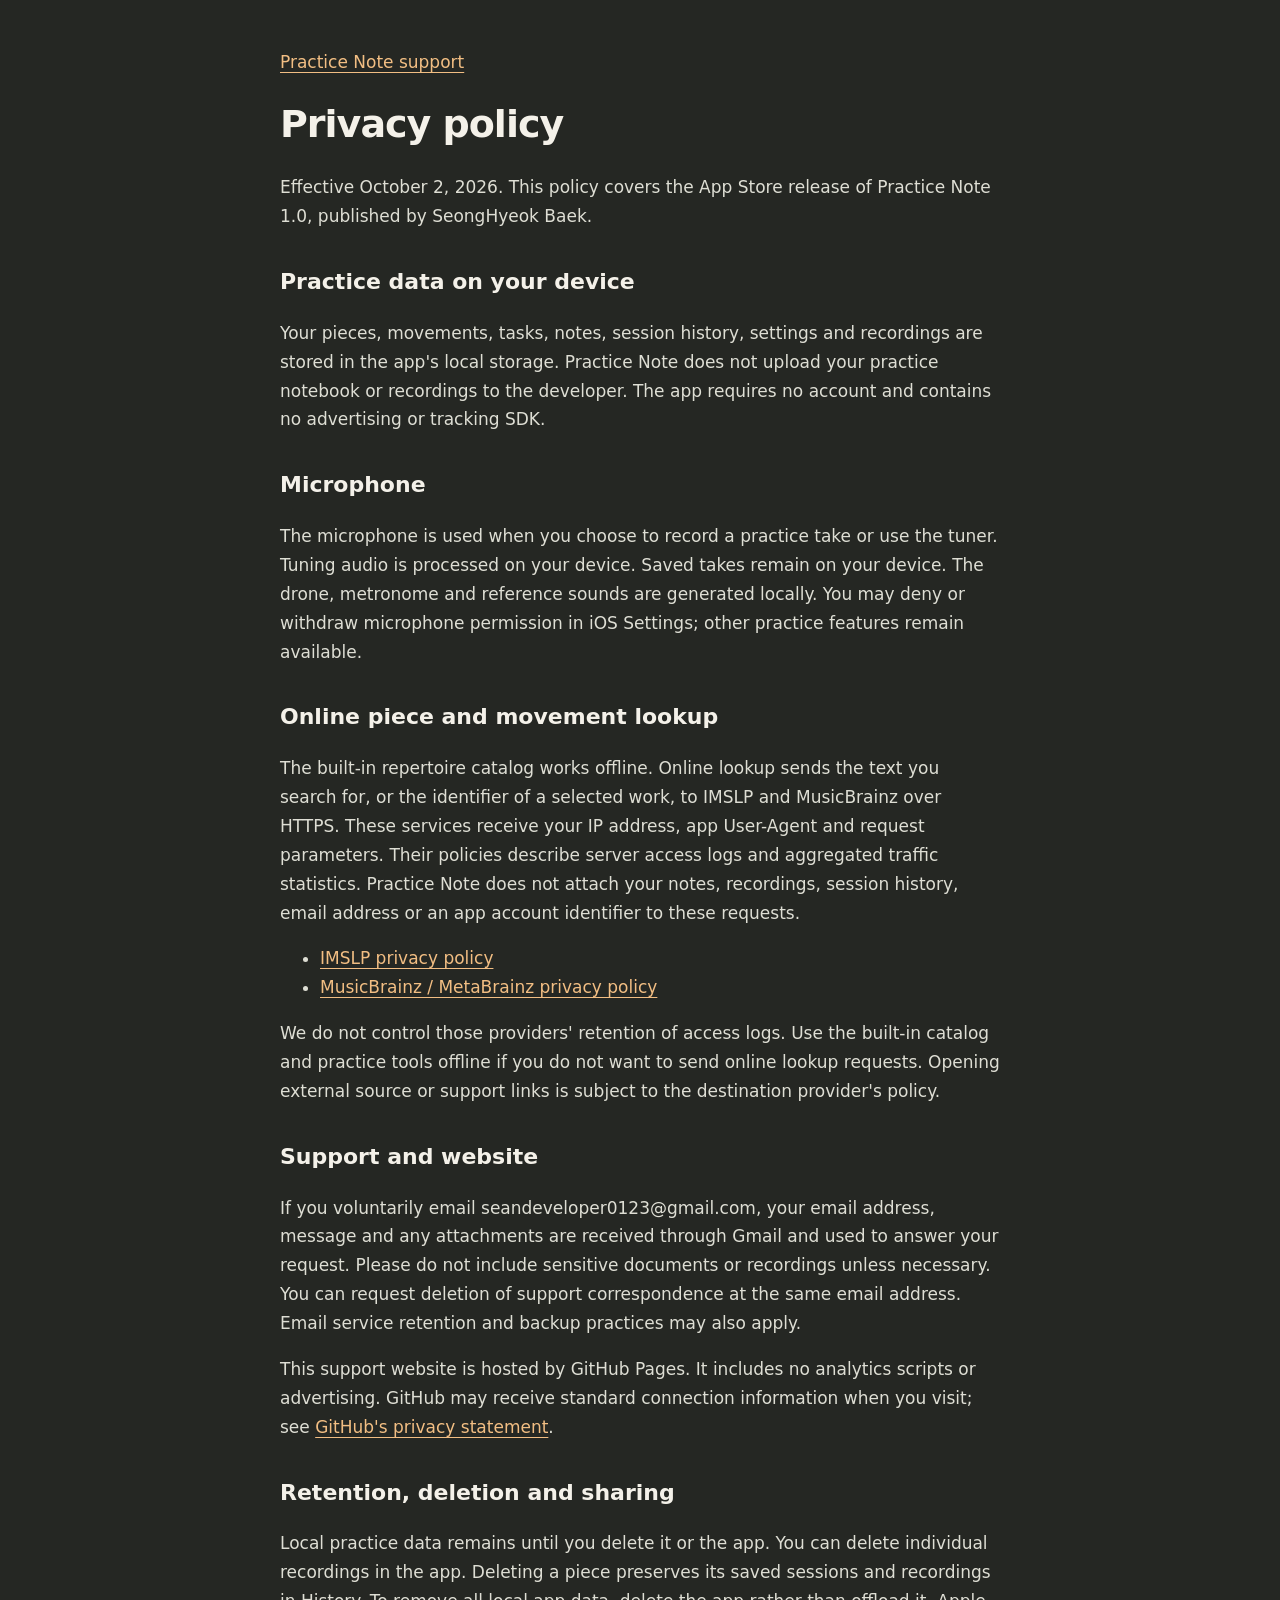
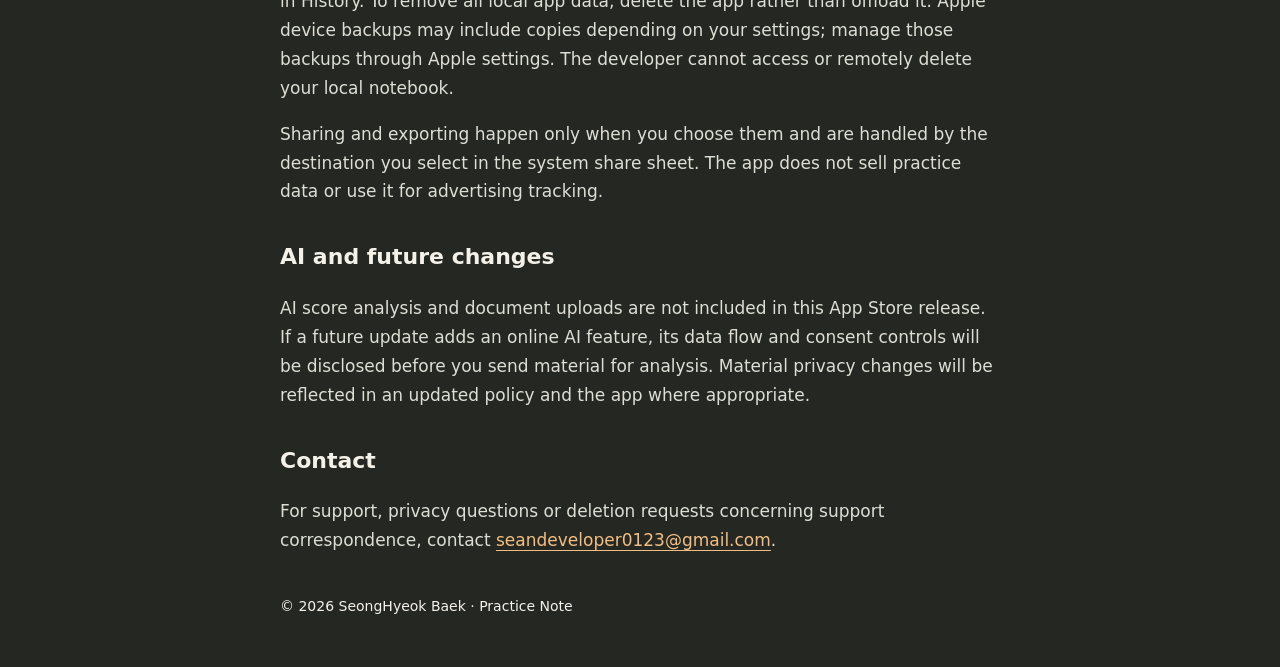
==== privacy.html @ 087d8af7 "Publish Practice Note support and privacy pages" ====
<!doctype html><html lang="en"><head><meta charset="utf-8"><meta name="viewport" content="width=device-width,initial-scale=1"><title>Practice Note · Privacy Policy</title><style>html{color-scheme:light dark}body{margin:0;background:#252723;color:#f4f1e9;font:17px/1.7 system-ui,-apple-system,sans-serif}main{max-width:720px;margin:48px auto;padding:0 24px}h1{font-size:38px;line-height:1.2;letter-spacing:-1px}h2{font-size:22px;margin-top:32px}p,li{color:#deded4}a{color:#f2be83;text-underline-offset:4px}footer{margin:40px 0;font-size:14px}</style></head><body><main><a href="./">Practice Note support</a><h1>Privacy policy</h1><p>Effective October 2, 2026. This policy covers the App Store release of Practice Note 1.0, published by SeongHyeok Baek.</p><h2>Practice data on your device</h2><p>Your pieces, movements, tasks, notes, session history, settings and recordings are stored in the app's local storage. Practice Note does not upload your practice notebook or recordings to the developer. The app requires no account and contains no advertising or tracking SDK.</p><h2>Microphone</h2><p>The microphone is used when you choose to record a practice take or use the tuner. Tuning audio is processed on your device. Saved takes remain on your device. The drone, metronome and reference sounds are generated locally. You may deny or withdraw microphone permission in iOS Settings; other practice features remain available.</p><h2>Online piece and movement lookup</h2><p>The built-in repertoire catalog works offline. Online lookup sends the text you search for, or the identifier of a selected work, to IMSLP and MusicBrainz over HTTPS. These services receive your IP address, app User-Agent and request parameters. Their policies describe server access logs and aggregated traffic statistics. Practice Note does not attach your notes, recordings, session history, email address or an app account identifier to these requests.</p><ul><li><a href="https://imslp.org/wiki/IMSLP:Privacy_policy">IMSLP privacy policy</a></li><li><a href="https://metabrainz.org/privacy">MusicBrainz / MetaBrainz privacy policy</a></li></ul><p>We do not control those providers' retention of access logs. Use the built-in catalog and practice tools offline if you do not want to send online lookup requests. Opening external source or support links is subject to the destination provider's policy.</p><h2>Support and website</h2><p>If you voluntarily email seandeveloper0123@gmail.com, your email address, message and any attachments are received through Gmail and used to answer your request. Please do not include sensitive documents or recordings unless necessary. You can request deletion of support correspondence at the same email address. Email service retention and backup practices may also apply.</p><p>This support website is hosted by GitHub Pages. It includes no analytics scripts or advertising. GitHub may receive standard connection information when you visit; see <a href="https://docs.github.com/en/site-policy/privacy-policies/github-privacy-statement">GitHub's privacy statement</a>.</p><h2>Retention, deletion and sharing</h2><p>Local practice data remains until you delete it or the app. You can delete individual recordings in the app. Deleting a piece preserves its saved sessions and recordings in History. To remove all local app data, delete the app rather than offload it. Apple device backups may include copies depending on your settings; manage those backups through Apple settings. The developer cannot access or remotely delete your local notebook.</p><p>Sharing and exporting happen only when you choose them and are handled by the destination you select in the system share sheet. The app does not sell practice data or use it for advertising tracking.</p><h2>AI and future changes</h2><p>AI score analysis and document uploads are not included in this App Store release. If a future update adds an online AI feature, its data flow and consent controls will be disclosed before you send material for analysis. Material privacy changes will be reflected in an updated policy and the app where appropriate.</p><h2>Contact</h2><p>For support, privacy questions or deletion requests concerning support correspondence, contact <a href="mailto:seandeveloper0123@gmail.com">seandeveloper0123@gmail.com</a>.</p><footer>© 2026 SeongHyeok Baek · Practice Note</footer></main></body></html>
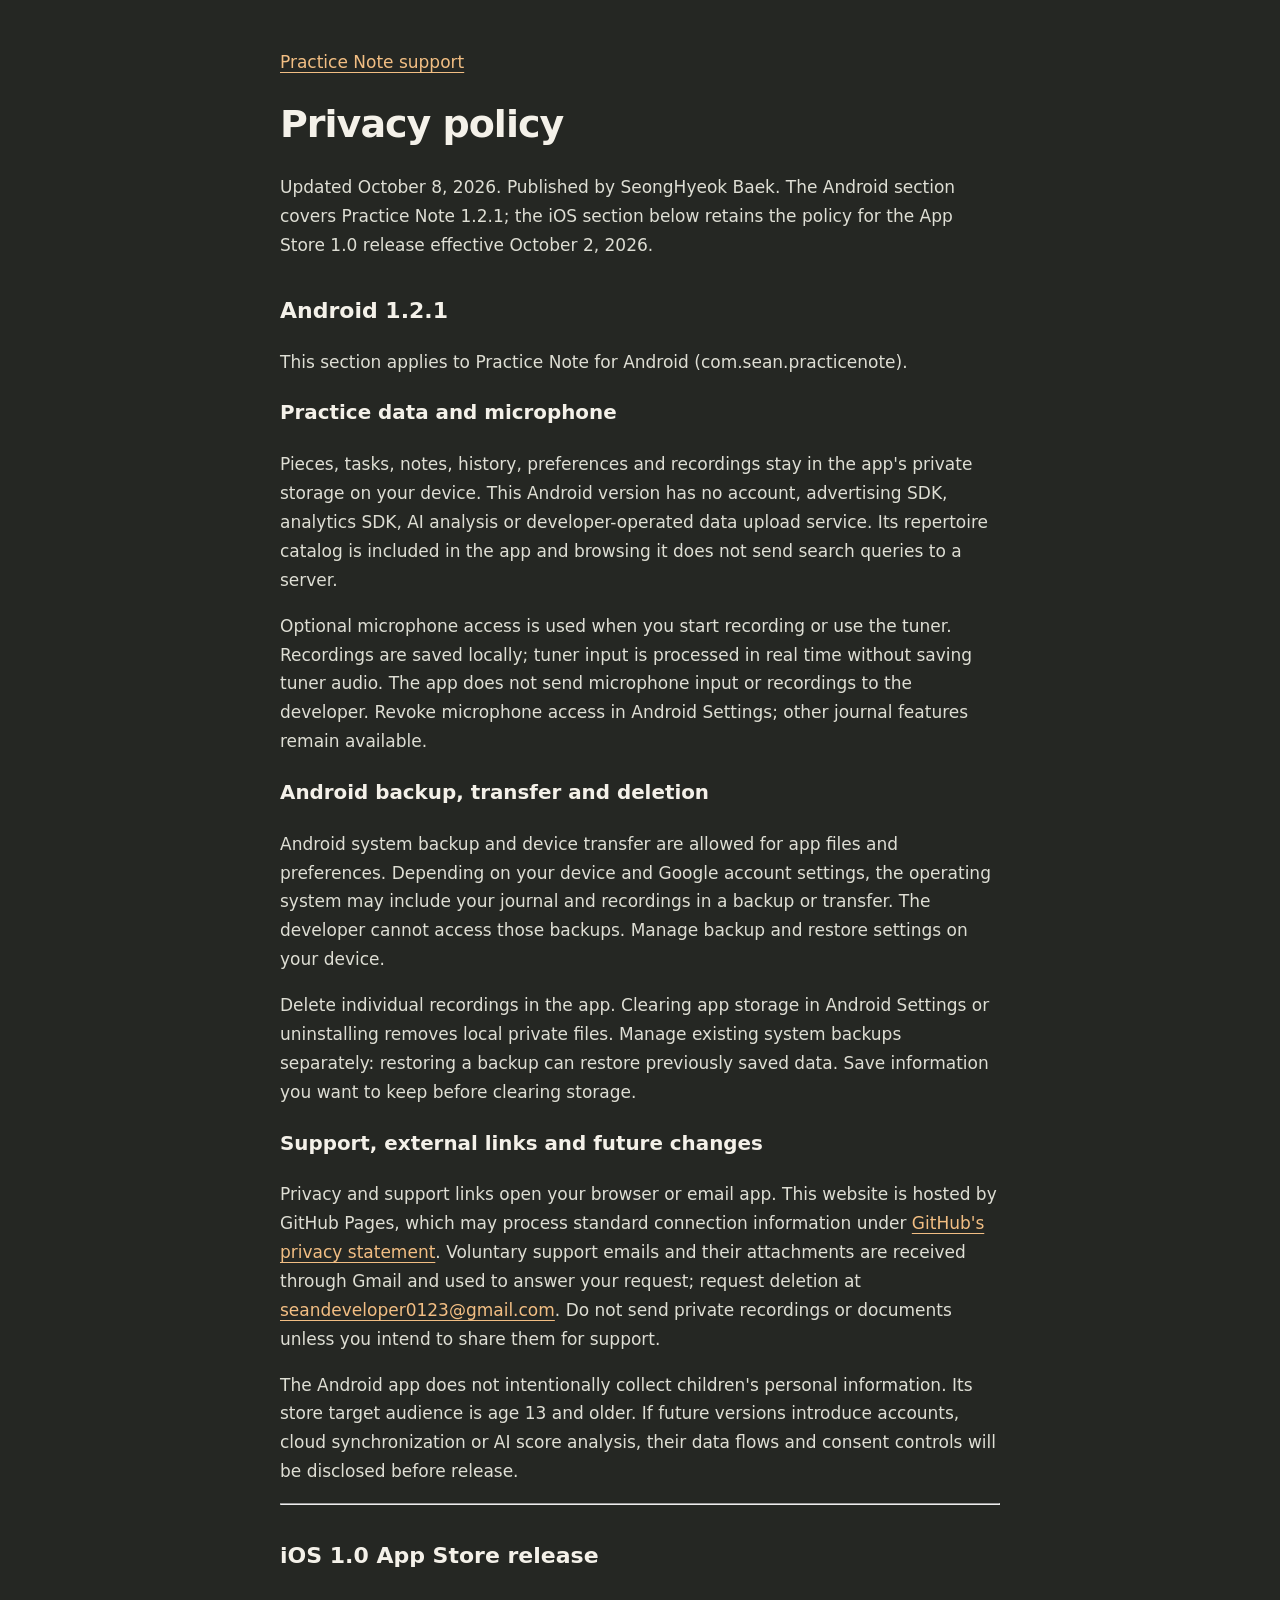
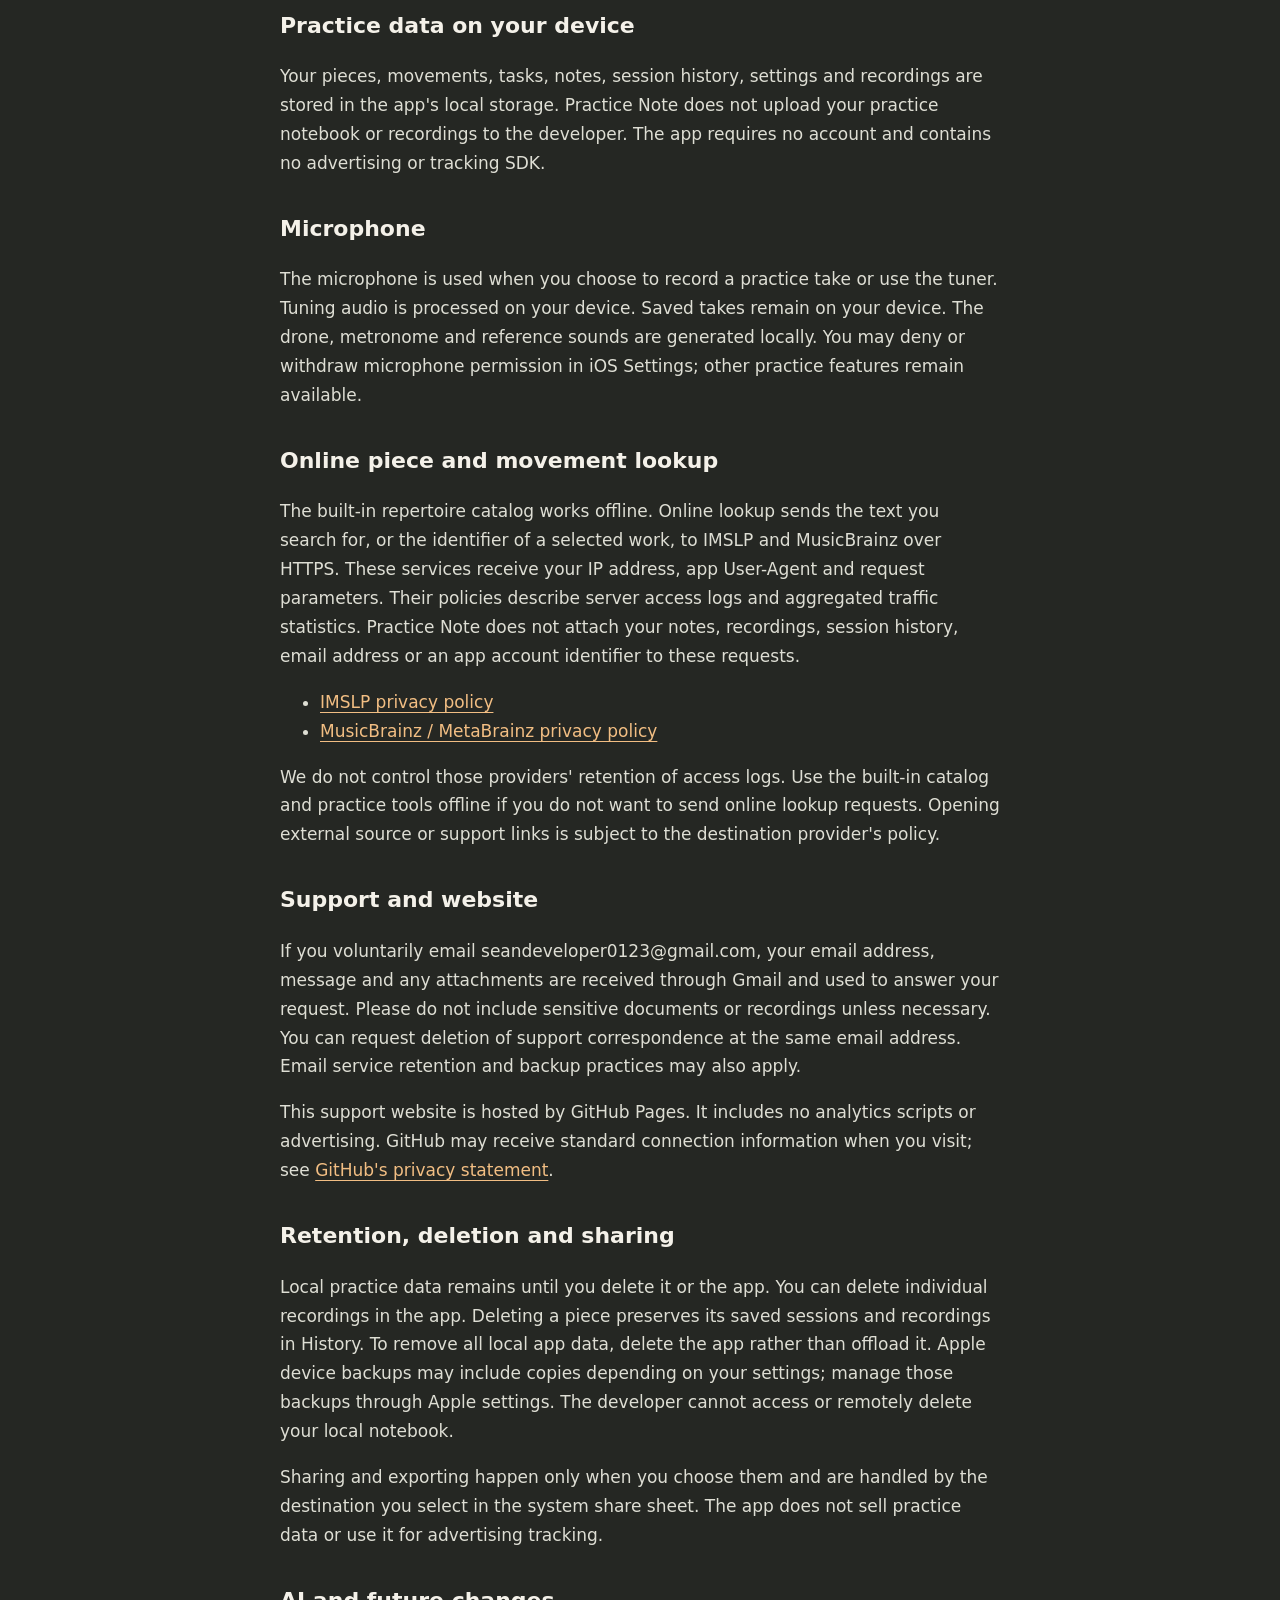
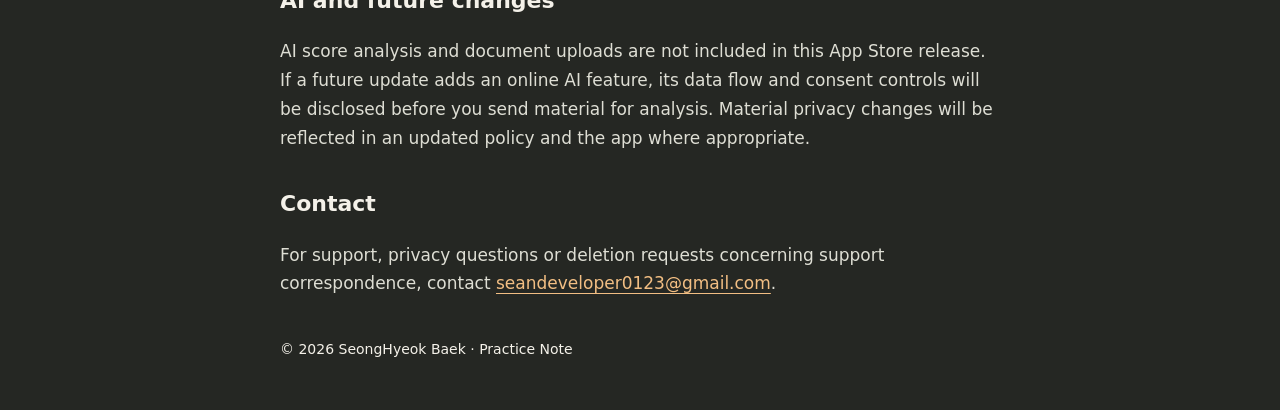
==== commit 61aa59da: "Document Android 1.2.1 privacy practices" ====
--- a/privacy.html
+++ b/privacy.html
@@ -1 +1 @@
-<!doctype html><html lang="en"><head><meta charset="utf-8"><meta name="viewport" content="width=device-width,initial-scale=1"><title>Practice Note · Privacy Policy</title><style>html{color-scheme:light dark}body{margin:0;background:#252723;color:#f4f1e9;font:17px/1.7 system-ui,-apple-system,sans-serif}main{max-width:720px;margin:48px auto;padding:0 24px}h1{font-size:38px;line-height:1.2;letter-spacing:-1px}h2{font-size:22px;margin-top:32px}p,li{color:#deded4}a{color:#f2be83;text-underline-offset:4px}footer{margin:40px 0;font-size:14px}</style></head><body><main><a href="./">Practice Note support</a><h1>Privacy policy</h1><p>Effective October 2, 2026. This policy covers the App Store release of Practice Note 1.0, published by SeongHyeok Baek.</p><h2>Practice data on your device</h2><p>Your pieces, movements, tasks, notes, session history, settings and recordings are stored in the app's local storage. Practice Note does not upload your practice notebook or recordings to the developer. The app requires no account and contains no advertising or tracking SDK.</p><h2>Microphone</h2><p>The microphone is used when you choose to record a practice take or use the tuner. Tuning audio is processed on your device. Saved takes remain on your device. The drone, metronome and reference sounds are generated locally. You may deny or withdraw microphone permission in iOS Settings; other practice features remain available.</p><h2>Online piece and movement lookup</h2><p>The built-in repertoire catalog works offline. Online lookup sends the text you search for, or the identifier of a selected work, to IMSLP and MusicBrainz over HTTPS. These services receive your IP address, app User-Agent and request parameters. Their policies describe server access logs and aggregated traffic statistics. Practice Note does not attach your notes, recordings, session history, email address or an app account identifier to these requests.</p><ul><li><a href="https://imslp.org/wiki/IMSLP:Privacy_policy">IMSLP privacy policy</a></li><li><a href="https://metabrainz.org/privacy">MusicBrainz / MetaBrainz privacy policy</a></li></ul><p>We do not control those providers' retention of access logs. Use the built-in catalog and practice tools offline if you do not want to send online lookup requests. Opening external source or support links is subject to the destination provider's policy.</p><h2>Support and website</h2><p>If you voluntarily email seandeveloper0123@gmail.com, your email address, message and any attachments are received through Gmail and used to answer your request. Please do not include sensitive documents or recordings unless necessary. You can request deletion of support correspondence at the same email address. Email service retention and backup practices may also apply.</p><p>This support website is hosted by GitHub Pages. It includes no analytics scripts or advertising. GitHub may receive standard connection information when you visit; see <a href="https://docs.github.com/en/site-policy/privacy-policies/github-privacy-statement">GitHub's privacy statement</a>.</p><h2>Retention, deletion and sharing</h2><p>Local practice data remains until you delete it or the app. You can delete individual recordings in the app. Deleting a piece preserves its saved sessions and recordings in History. To remove all local app data, delete the app rather than offload it. Apple device backups may include copies depending on your settings; manage those backups through Apple settings. The developer cannot access or remotely delete your local notebook.</p><p>Sharing and exporting happen only when you choose them and are handled by the destination you select in the system share sheet. The app does not sell practice data or use it for advertising tracking.</p><h2>AI and future changes</h2><p>AI score analysis and document uploads are not included in this App Store release. If a future update adds an online AI feature, its data flow and consent controls will be disclosed before you send material for analysis. Material privacy changes will be reflected in an updated policy and the app where appropriate.</p><h2>Contact</h2><p>For support, privacy questions or deletion requests concerning support correspondence, contact <a href="mailto:seandeveloper0123@gmail.com">seandeveloper0123@gmail.com</a>.</p><footer>© 2026 SeongHyeok Baek · Practice Note</footer></main></body></html>
+<!doctype html><html lang="en"><head><meta charset="utf-8"><meta name="viewport" content="width=device-width,initial-scale=1"><title>Practice Note · Privacy Policy</title><style>html{color-scheme:light dark}body{margin:0;background:#252723;color:#f4f1e9;font:17px/1.7 system-ui,-apple-system,sans-serif}main{max-width:720px;margin:48px auto;padding:0 24px}h1{font-size:38px;line-height:1.2;letter-spacing:-1px}h2{font-size:22px;margin-top:32px}p,li{color:#deded4}a{color:#f2be83;text-underline-offset:4px}footer{margin:40px 0;font-size:14px}</style></head><body><main><a href="./">Practice Note support</a><h1>Privacy policy</h1><p>Updated October 8, 2026. Published by SeongHyeok Baek. The Android section covers Practice Note 1.2.1; the iOS section below retains the policy for the App Store 1.0 release effective October 2, 2026.</p><section id="android"><h2>Android 1.2.1</h2><p>This section applies to Practice Note for Android (com.sean.practicenote).</p><h3>Practice data and microphone</h3><p>Pieces, tasks, notes, history, preferences and recordings stay in the app's private storage on your device. This Android version has no account, advertising SDK, analytics SDK, AI analysis or developer-operated data upload service. Its repertoire catalog is included in the app and browsing it does not send search queries to a server.</p><p>Optional microphone access is used when you start recording or use the tuner. Recordings are saved locally; tuner input is processed in real time without saving tuner audio. The app does not send microphone input or recordings to the developer. Revoke microphone access in Android Settings; other journal features remain available.</p><h3>Android backup, transfer and deletion</h3><p>Android system backup and device transfer are allowed for app files and preferences. Depending on your device and Google account settings, the operating system may include your journal and recordings in a backup or transfer. The developer cannot access those backups. Manage backup and restore settings on your device.</p><p>Delete individual recordings in the app. Clearing app storage in Android Settings or uninstalling removes local private files. Manage existing system backups separately: restoring a backup can restore previously saved data. Save information you want to keep before clearing storage.</p><h3>Support, external links and future changes</h3><p>Privacy and support links open your browser or email app. This website is hosted by GitHub Pages, which may process standard connection information under <a href="https://docs.github.com/en/site-policy/privacy-policies/github-privacy-statement">GitHub's privacy statement</a>. Voluntary support emails and their attachments are received through Gmail and used to answer your request; request deletion at <a href="mailto:seandeveloper0123@gmail.com">seandeveloper0123@gmail.com</a>. Do not send private recordings or documents unless you intend to share them for support.</p><p>The Android app does not intentionally collect children's personal information. Its store target audience is age 13 and older. If future versions introduce accounts, cloud synchronization or AI score analysis, their data flows and consent controls will be disclosed before release.</p></section><hr><section id="ios"><h2>iOS 1.0 App Store release</h2><h2>Practice data on your device</h2><p>Your pieces, movements, tasks, notes, session history, settings and recordings are stored in the app's local storage. Practice Note does not upload your practice notebook or recordings to the developer. The app requires no account and contains no advertising or tracking SDK.</p><h2>Microphone</h2><p>The microphone is used when you choose to record a practice take or use the tuner. Tuning audio is processed on your device. Saved takes remain on your device. The drone, metronome and reference sounds are generated locally. You may deny or withdraw microphone permission in iOS Settings; other practice features remain available.</p><h2>Online piece and movement lookup</h2><p>The built-in repertoire catalog works offline. Online lookup sends the text you search for, or the identifier of a selected work, to IMSLP and MusicBrainz over HTTPS. These services receive your IP address, app User-Agent and request parameters. Their policies describe server access logs and aggregated traffic statistics. Practice Note does not attach your notes, recordings, session history, email address or an app account identifier to these requests.</p><ul><li><a href="https://imslp.org/wiki/IMSLP:Privacy_policy">IMSLP privacy policy</a></li><li><a href="https://metabrainz.org/privacy">MusicBrainz / MetaBrainz privacy policy</a></li></ul><p>We do not control those providers' retention of access logs. Use the built-in catalog and practice tools offline if you do not want to send online lookup requests. Opening external source or support links is subject to the destination provider's policy.</p><h2>Support and website</h2><p>If you voluntarily email seandeveloper0123@gmail.com, your email address, message and any attachments are received through Gmail and used to answer your request. Please do not include sensitive documents or recordings unless necessary. You can request deletion of support correspondence at the same email address. Email service retention and backup practices may also apply.</p><p>This support website is hosted by GitHub Pages. It includes no analytics scripts or advertising. GitHub may receive standard connection information when you visit; see <a href="https://docs.github.com/en/site-policy/privacy-policies/github-privacy-statement">GitHub's privacy statement</a>.</p><h2>Retention, deletion and sharing</h2><p>Local practice data remains until you delete it or the app. You can delete individual recordings in the app. Deleting a piece preserves its saved sessions and recordings in History. To remove all local app data, delete the app rather than offload it. Apple device backups may include copies depending on your settings; manage those backups through Apple settings. The developer cannot access or remotely delete your local notebook.</p><p>Sharing and exporting happen only when you choose them and are handled by the destination you select in the system share sheet. The app does not sell practice data or use it for advertising tracking.</p><h2>AI and future changes</h2><p>AI score analysis and document uploads are not included in this App Store release. If a future update adds an online AI feature, its data flow and consent controls will be disclosed before you send material for analysis. Material privacy changes will be reflected in an updated policy and the app where appropriate.</p><h2>Contact</h2><p>For support, privacy questions or deletion requests concerning support correspondence, contact <a href="mailto:seandeveloper0123@gmail.com">seandeveloper0123@gmail.com</a>.</p></section><footer>© 2026 SeongHyeok Baek · Practice Note</footer></main></body></html>
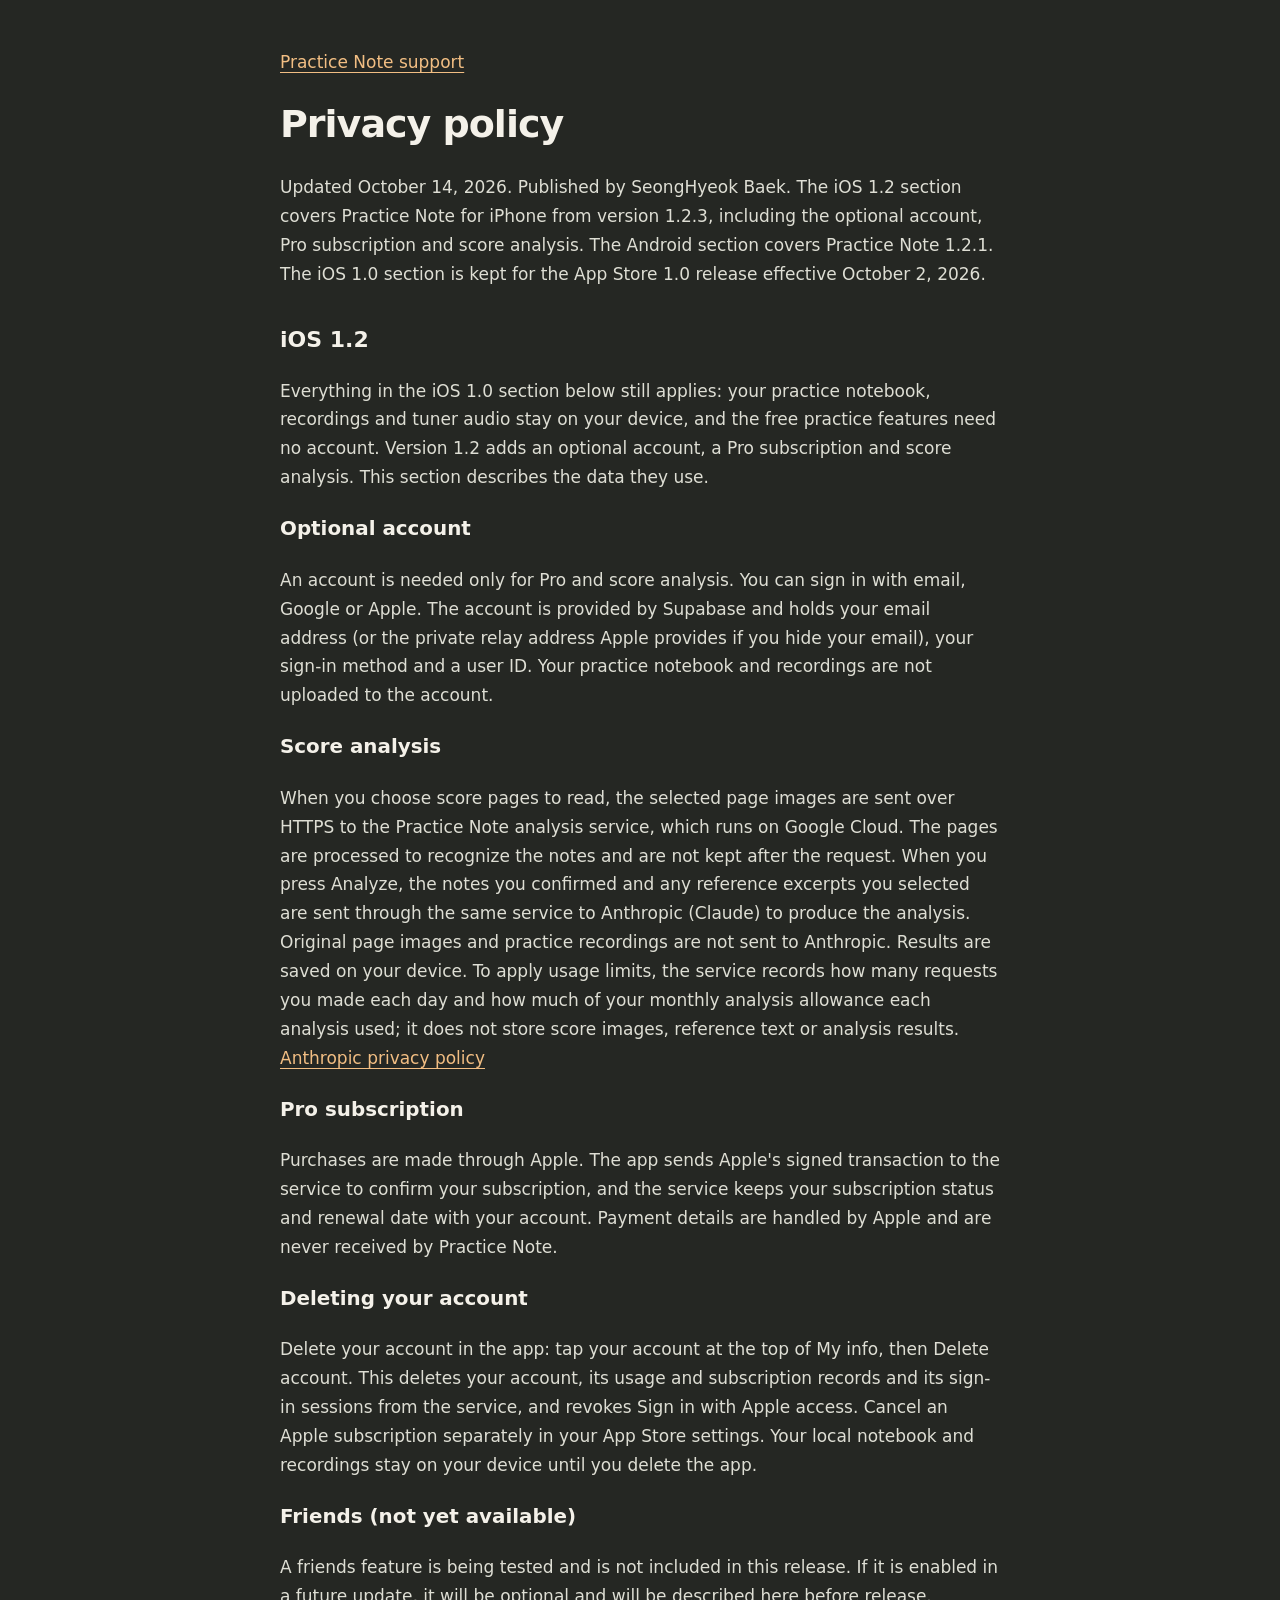
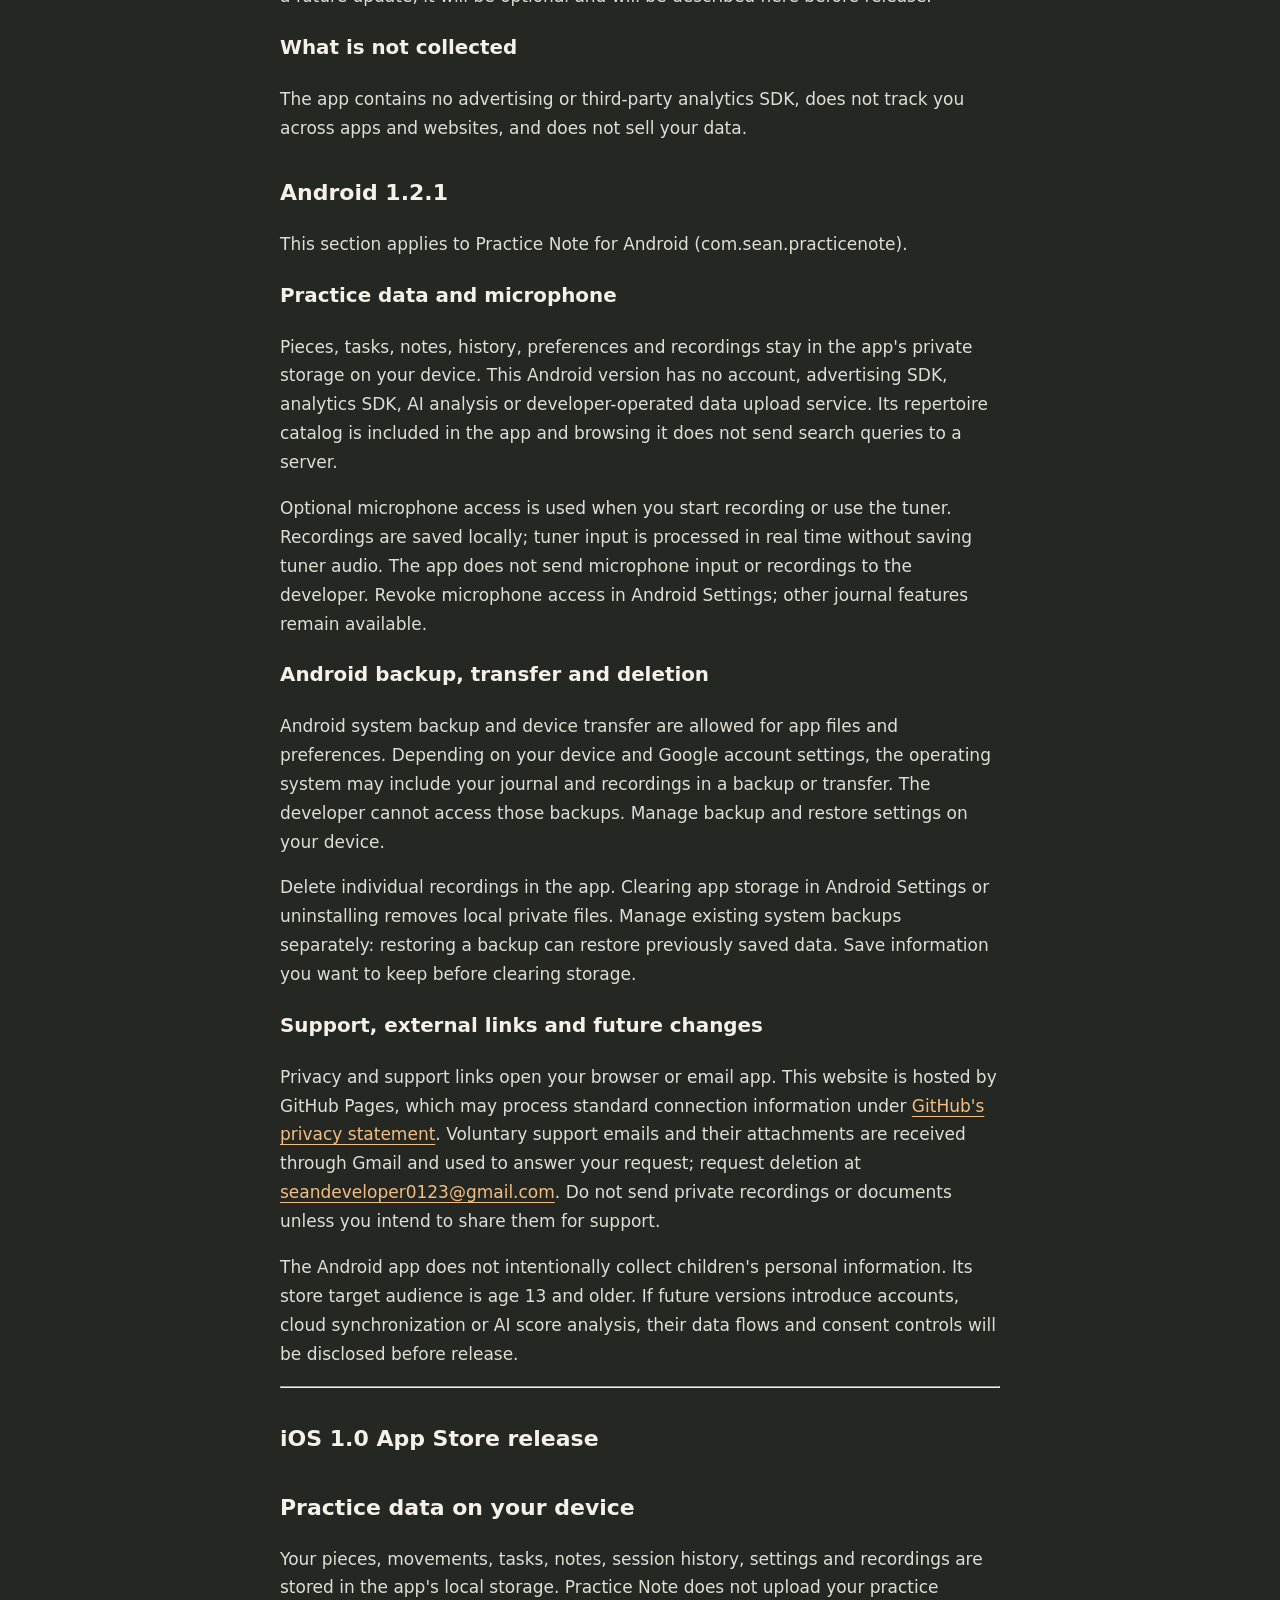
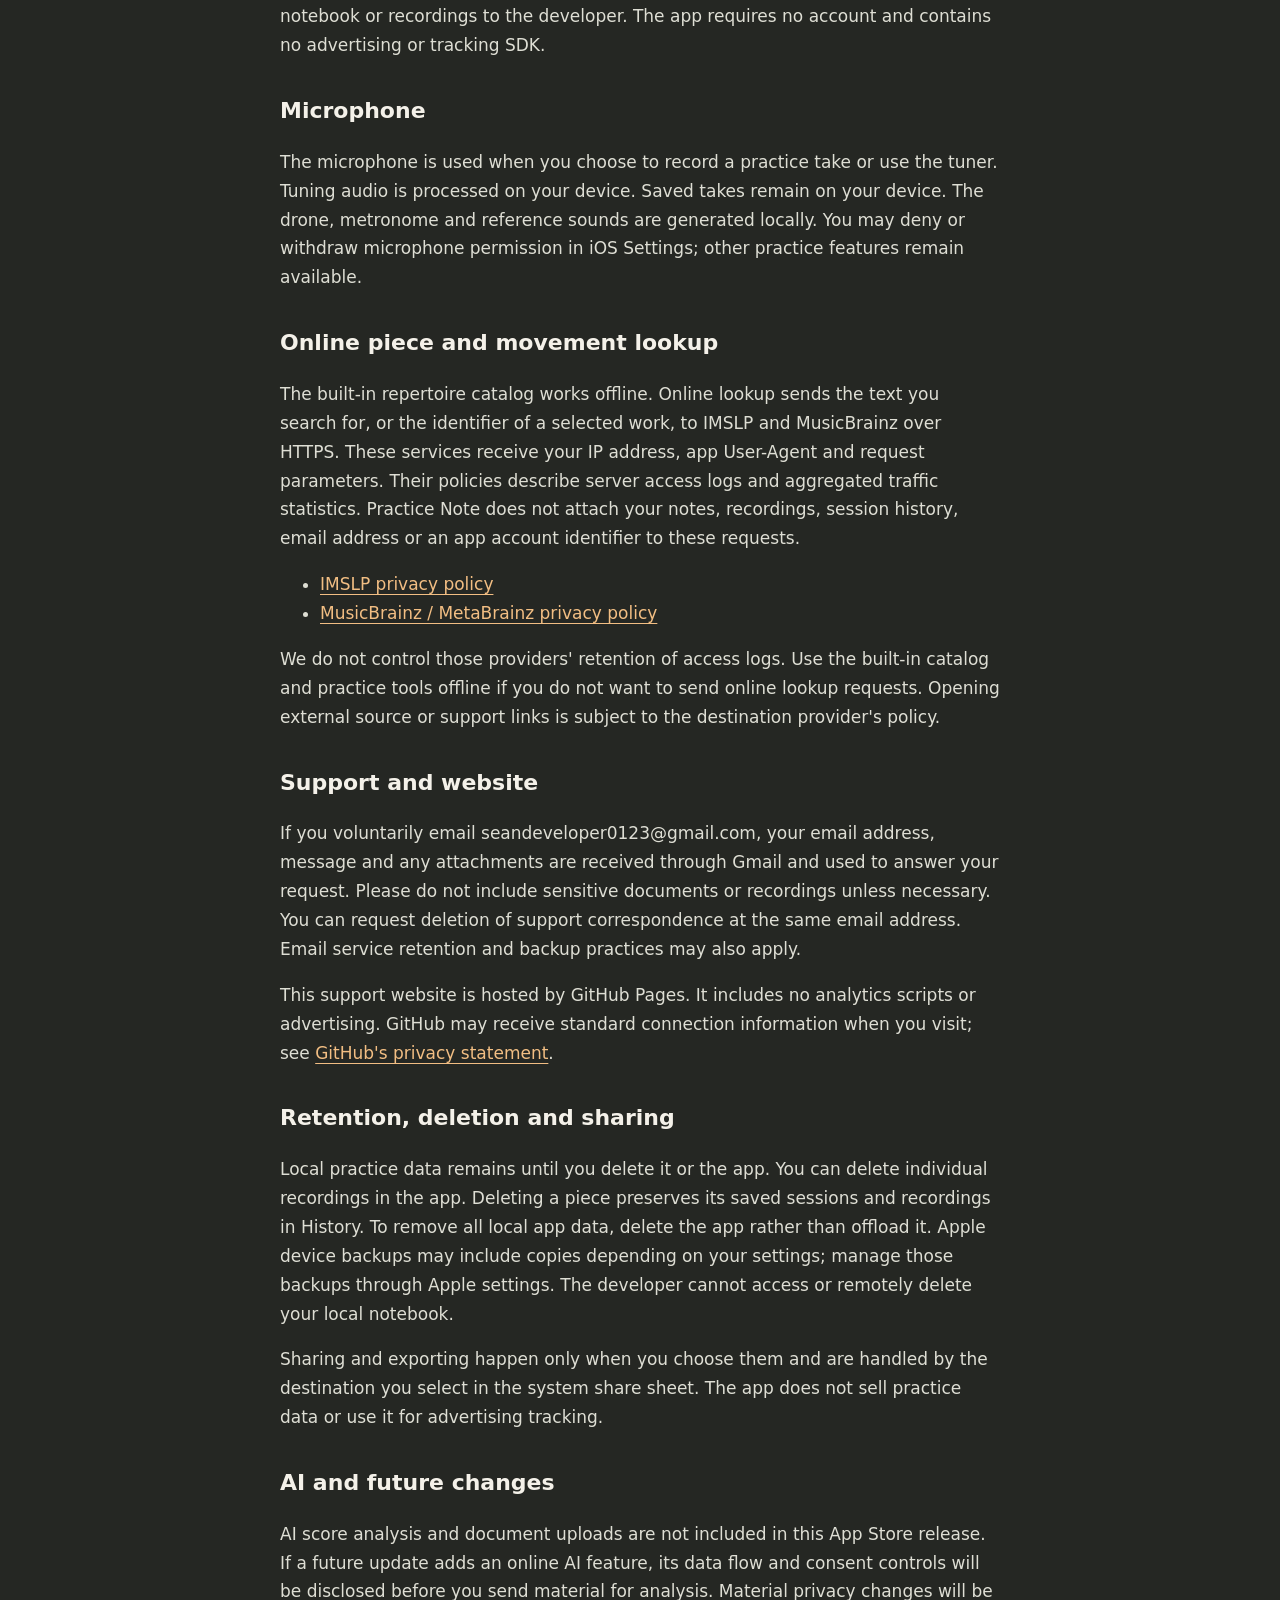
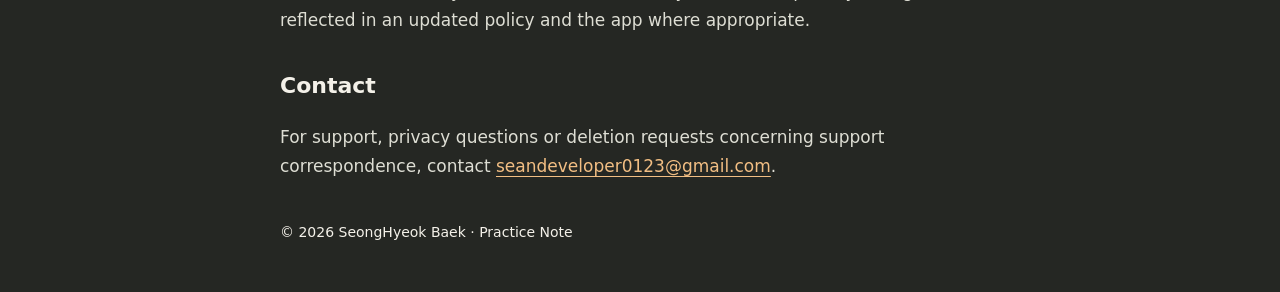
==== commit cd2752d7: "Privacy policy: add iOS 1.2 account, score analysis and Pro section Co-Authored-By: Claude Opus 5.5 " ====
--- a/privacy.html
+++ b/privacy.html
@@ -1 +1,7 @@
-<!doctype html><html lang="en"><head><meta charset="utf-8"><meta name="viewport" content="width=device-width,initial-scale=1"><title>Practice Note · Privacy Policy</title><style>html{color-scheme:light dark}body{margin:0;background:#252723;color:#f4f1e9;font:17px/1.7 system-ui,-apple-system,sans-serif}main{max-width:720px;margin:48px auto;padding:0 24px}h1{font-size:38px;line-height:1.2;letter-spacing:-1px}h2{font-size:22px;margin-top:32px}p,li{color:#deded4}a{color:#f2be83;text-underline-offset:4px}footer{margin:40px 0;font-size:14px}</style></head><body><main><a href="./">Practice Note support</a><h1>Privacy policy</h1><p>Updated October 8, 2026. Published by SeongHyeok Baek. The Android section covers Practice Note 1.2.1; the iOS section below retains the policy for the App Store 1.0 release effective October 2, 2026.</p><section id="android"><h2>Android 1.2.1</h2><p>This section applies to Practice Note for Android (com.sean.practicenote).</p><h3>Practice data and microphone</h3><p>Pieces, tasks, notes, history, preferences and recordings stay in the app's private storage on your device. This Android version has no account, advertising SDK, analytics SDK, AI analysis or developer-operated data upload service. Its repertoire catalog is included in the app and browsing it does not send search queries to a server.</p><p>Optional microphone access is used when you start recording or use the tuner. Recordings are saved locally; tuner input is processed in real time without saving tuner audio. The app does not send microphone input or recordings to the developer. Revoke microphone access in Android Settings; other journal features remain available.</p><h3>Android backup, transfer and deletion</h3><p>Android system backup and device transfer are allowed for app files and preferences. Depending on your device and Google account settings, the operating system may include your journal and recordings in a backup or transfer. The developer cannot access those backups. Manage backup and restore settings on your device.</p><p>Delete individual recordings in the app. Clearing app storage in Android Settings or uninstalling removes local private files. Manage existing system backups separately: restoring a backup can restore previously saved data. Save information you want to keep before clearing storage.</p><h3>Support, external links and future changes</h3><p>Privacy and support links open your browser or email app. This website is hosted by GitHub Pages, which may process standard connection information under <a href="https://docs.github.com/en/site-policy/privacy-policies/github-privacy-statement">GitHub's privacy statement</a>. Voluntary support emails and their attachments are received through Gmail and used to answer your request; request deletion at <a href="mailto:seandeveloper0123@gmail.com">seandeveloper0123@gmail.com</a>. Do not send private recordings or documents unless you intend to share them for support.</p><p>The Android app does not intentionally collect children's personal information. Its store target audience is age 13 and older. If future versions introduce accounts, cloud synchronization or AI score analysis, their data flows and consent controls will be disclosed before release.</p></section><hr><section id="ios"><h2>iOS 1.0 App Store release</h2><h2>Practice data on your device</h2><p>Your pieces, movements, tasks, notes, session history, settings and recordings are stored in the app's local storage. Practice Note does not upload your practice notebook or recordings to the developer. The app requires no account and contains no advertising or tracking SDK.</p><h2>Microphone</h2><p>The microphone is used when you choose to record a practice take or use the tuner. Tuning audio is processed on your device. Saved takes remain on your device. The drone, metronome and reference sounds are generated locally. You may deny or withdraw microphone permission in iOS Settings; other practice features remain available.</p><h2>Online piece and movement lookup</h2><p>The built-in repertoire catalog works offline. Online lookup sends the text you search for, or the identifier of a selected work, to IMSLP and MusicBrainz over HTTPS. These services receive your IP address, app User-Agent and request parameters. Their policies describe server access logs and aggregated traffic statistics. Practice Note does not attach your notes, recordings, session history, email address or an app account identifier to these requests.</p><ul><li><a href="https://imslp.org/wiki/IMSLP:Privacy_policy">IMSLP privacy policy</a></li><li><a href="https://metabrainz.org/privacy">MusicBrainz / MetaBrainz privacy policy</a></li></ul><p>We do not control those providers' retention of access logs. Use the built-in catalog and practice tools offline if you do not want to send online lookup requests. Opening external source or support links is subject to the destination provider's policy.</p><h2>Support and website</h2><p>If you voluntarily email seandeveloper0123@gmail.com, your email address, message and any attachments are received through Gmail and used to answer your request. Please do not include sensitive documents or recordings unless necessary. You can request deletion of support correspondence at the same email address. Email service retention and backup practices may also apply.</p><p>This support website is hosted by GitHub Pages. It includes no analytics scripts or advertising. GitHub may receive standard connection information when you visit; see <a href="https://docs.github.com/en/site-policy/privacy-policies/github-privacy-statement">GitHub's privacy statement</a>.</p><h2>Retention, deletion and sharing</h2><p>Local practice data remains until you delete it or the app. You can delete individual recordings in the app. Deleting a piece preserves its saved sessions and recordings in History. To remove all local app data, delete the app rather than offload it. Apple device backups may include copies depending on your settings; manage those backups through Apple settings. The developer cannot access or remotely delete your local notebook.</p><p>Sharing and exporting happen only when you choose them and are handled by the destination you select in the system share sheet. The app does not sell practice data or use it for advertising tracking.</p><h2>AI and future changes</h2><p>AI score analysis and document uploads are not included in this App Store release. If a future update adds an online AI feature, its data flow and consent controls will be disclosed before you send material for analysis. Material privacy changes will be reflected in an updated policy and the app where appropriate.</p><h2>Contact</h2><p>For support, privacy questions or deletion requests concerning support correspondence, contact <a href="mailto:seandeveloper0123@gmail.com">seandeveloper0123@gmail.com</a>.</p></section><footer>© 2026 SeongHyeok Baek · Practice Note</footer></main></body></html>
+<!doctype html><html lang="en"><head><meta charset="utf-8"><meta name="viewport" content="width=device-width,initial-scale=1"><title>Practice Note · Privacy Policy</title><style>html{color-scheme:light dark}body{margin:0;background:#252723;color:#f4f1e9;font:17px/1.7 system-ui,-apple-system,sans-serif}main{max-width:720px;margin:48px auto;padding:0 24px}h1{font-size:38px;line-height:1.2;letter-spacing:-1px}h2{font-size:22px;margin-top:32px}p,li{color:#deded4}a{color:#f2be83;text-underline-offset:4px}footer{margin:40px 0;font-size:14px}</style></head><body><main><a href="./">Practice Note support</a><h1>Privacy policy</h1><p>Updated October 14, 2026. Published by SeongHyeok Baek. The iOS 1.2 section covers Practice Note for iPhone from version 1.2.3, including the optional account, Pro subscription and score analysis. The Android section covers Practice Note 1.2.1. The iOS 1.0 section is kept for the App Store 1.0 release effective October 2, 2026.</p><section id="ios-1-2"><h2>iOS 1.2</h2><p>Everything in the iOS 1.0 section below still applies: your practice notebook, recordings and tuner audio stay on your device, and the free practice features need no account. Version 1.2 adds an optional account, a Pro subscription and score analysis. This section describes the data they use.</p>
+<h3>Optional account</h3><p>An account is needed only for Pro and score analysis. You can sign in with email, Google or Apple. The account is provided by Supabase and holds your email address (or the private relay address Apple provides if you hide your email), your sign-in method and a user ID. Your practice notebook and recordings are not uploaded to the account.</p>
+<h3>Score analysis</h3><p>When you choose score pages to read, the selected page images are sent over HTTPS to the Practice Note analysis service, which runs on Google Cloud. The pages are processed to recognize the notes and are not kept after the request. When you press Analyze, the notes you confirmed and any reference excerpts you selected are sent through the same service to Anthropic (Claude) to produce the analysis. Original page images and practice recordings are not sent to Anthropic. Results are saved on your device. To apply usage limits, the service records how many requests you made each day and how much of your monthly analysis allowance each analysis used; it does not store score images, reference text or analysis results. <a href="https://www.anthropic.com/legal/privacy">Anthropic privacy policy</a></p>
+<h3>Pro subscription</h3><p>Purchases are made through Apple. The app sends Apple's signed transaction to the service to confirm your subscription, and the service keeps your subscription status and renewal date with your account. Payment details are handled by Apple and are never received by Practice Note.</p>
+<h3>Deleting your account</h3><p>Delete your account in the app: tap your account at the top of My info, then Delete account. This deletes your account, its usage and subscription records and its sign-in sessions from the service, and revokes Sign in with Apple access. Cancel an Apple subscription separately in your App Store settings. Your local notebook and recordings stay on your device until you delete the app.</p>
+<h3>Friends (not yet available)</h3><p>A friends feature is being tested and is not included in this release. If it is enabled in a future update, it will be optional and will be described here before release.</p>
+<h3>What is not collected</h3><p>The app contains no advertising or third-party analytics SDK, does not track you across apps and websites, and does not sell your data.</p></section><section id="android"><h2>Android 1.2.1</h2><p>This section applies to Practice Note for Android (com.sean.practicenote).</p><h3>Practice data and microphone</h3><p>Pieces, tasks, notes, history, preferences and recordings stay in the app's private storage on your device. This Android version has no account, advertising SDK, analytics SDK, AI analysis or developer-operated data upload service. Its repertoire catalog is included in the app and browsing it does not send search queries to a server.</p><p>Optional microphone access is used when you start recording or use the tuner. Recordings are saved locally; tuner input is processed in real time without saving tuner audio. The app does not send microphone input or recordings to the developer. Revoke microphone access in Android Settings; other journal features remain available.</p><h3>Android backup, transfer and deletion</h3><p>Android system backup and device transfer are allowed for app files and preferences. Depending on your device and Google account settings, the operating system may include your journal and recordings in a backup or transfer. The developer cannot access those backups. Manage backup and restore settings on your device.</p><p>Delete individual recordings in the app. Clearing app storage in Android Settings or uninstalling removes local private files. Manage existing system backups separately: restoring a backup can restore previously saved data. Save information you want to keep before clearing storage.</p><h3>Support, external links and future changes</h3><p>Privacy and support links open your browser or email app. This website is hosted by GitHub Pages, which may process standard connection information under <a href="https://docs.github.com/en/site-policy/privacy-policies/github-privacy-statement">GitHub's privacy statement</a>. Voluntary support emails and their attachments are received through Gmail and used to answer your request; request deletion at <a href="mailto:seandeveloper0123@gmail.com">seandeveloper0123@gmail.com</a>. Do not send private recordings or documents unless you intend to share them for support.</p><p>The Android app does not intentionally collect children's personal information. Its store target audience is age 13 and older. If future versions introduce accounts, cloud synchronization or AI score analysis, their data flows and consent controls will be disclosed before release.</p></section><hr><section id="ios"><h2>iOS 1.0 App Store release</h2><h2>Practice data on your device</h2><p>Your pieces, movements, tasks, notes, session history, settings and recordings are stored in the app's local storage. Practice Note does not upload your practice notebook or recordings to the developer. The app requires no account and contains no advertising or tracking SDK.</p><h2>Microphone</h2><p>The microphone is used when you choose to record a practice take or use the tuner. Tuning audio is processed on your device. Saved takes remain on your device. The drone, metronome and reference sounds are generated locally. You may deny or withdraw microphone permission in iOS Settings; other practice features remain available.</p><h2>Online piece and movement lookup</h2><p>The built-in repertoire catalog works offline. Online lookup sends the text you search for, or the identifier of a selected work, to IMSLP and MusicBrainz over HTTPS. These services receive your IP address, app User-Agent and request parameters. Their policies describe server access logs and aggregated traffic statistics. Practice Note does not attach your notes, recordings, session history, email address or an app account identifier to these requests.</p><ul><li><a href="https://imslp.org/wiki/IMSLP:Privacy_policy">IMSLP privacy policy</a></li><li><a href="https://metabrainz.org/privacy">MusicBrainz / MetaBrainz privacy policy</a></li></ul><p>We do not control those providers' retention of access logs. Use the built-in catalog and practice tools offline if you do not want to send online lookup requests. Opening external source or support links is subject to the destination provider's policy.</p><h2>Support and website</h2><p>If you voluntarily email seandeveloper0123@gmail.com, your email address, message and any attachments are received through Gmail and used to answer your request. Please do not include sensitive documents or recordings unless necessary. You can request deletion of support correspondence at the same email address. Email service retention and backup practices may also apply.</p><p>This support website is hosted by GitHub Pages. It includes no analytics scripts or advertising. GitHub may receive standard connection information when you visit; see <a href="https://docs.github.com/en/site-policy/privacy-policies/github-privacy-statement">GitHub's privacy statement</a>.</p><h2>Retention, deletion and sharing</h2><p>Local practice data remains until you delete it or the app. You can delete individual recordings in the app. Deleting a piece preserves its saved sessions and recordings in History. To remove all local app data, delete the app rather than offload it. Apple device backups may include copies depending on your settings; manage those backups through Apple settings. The developer cannot access or remotely delete your local notebook.</p><p>Sharing and exporting happen only when you choose them and are handled by the destination you select in the system share sheet. The app does not sell practice data or use it for advertising tracking.</p><h2>AI and future changes</h2><p>AI score analysis and document uploads are not included in this App Store release. If a future update adds an online AI feature, its data flow and consent controls will be disclosed before you send material for analysis. Material privacy changes will be reflected in an updated policy and the app where appropriate.</p><h2>Contact</h2><p>For support, privacy questions or deletion requests concerning support correspondence, contact <a href="mailto:seandeveloper0123@gmail.com">seandeveloper0123@gmail.com</a>.</p></section><footer>© 2026 SeongHyeok Baek · Practice Note</footer></main></body></html>
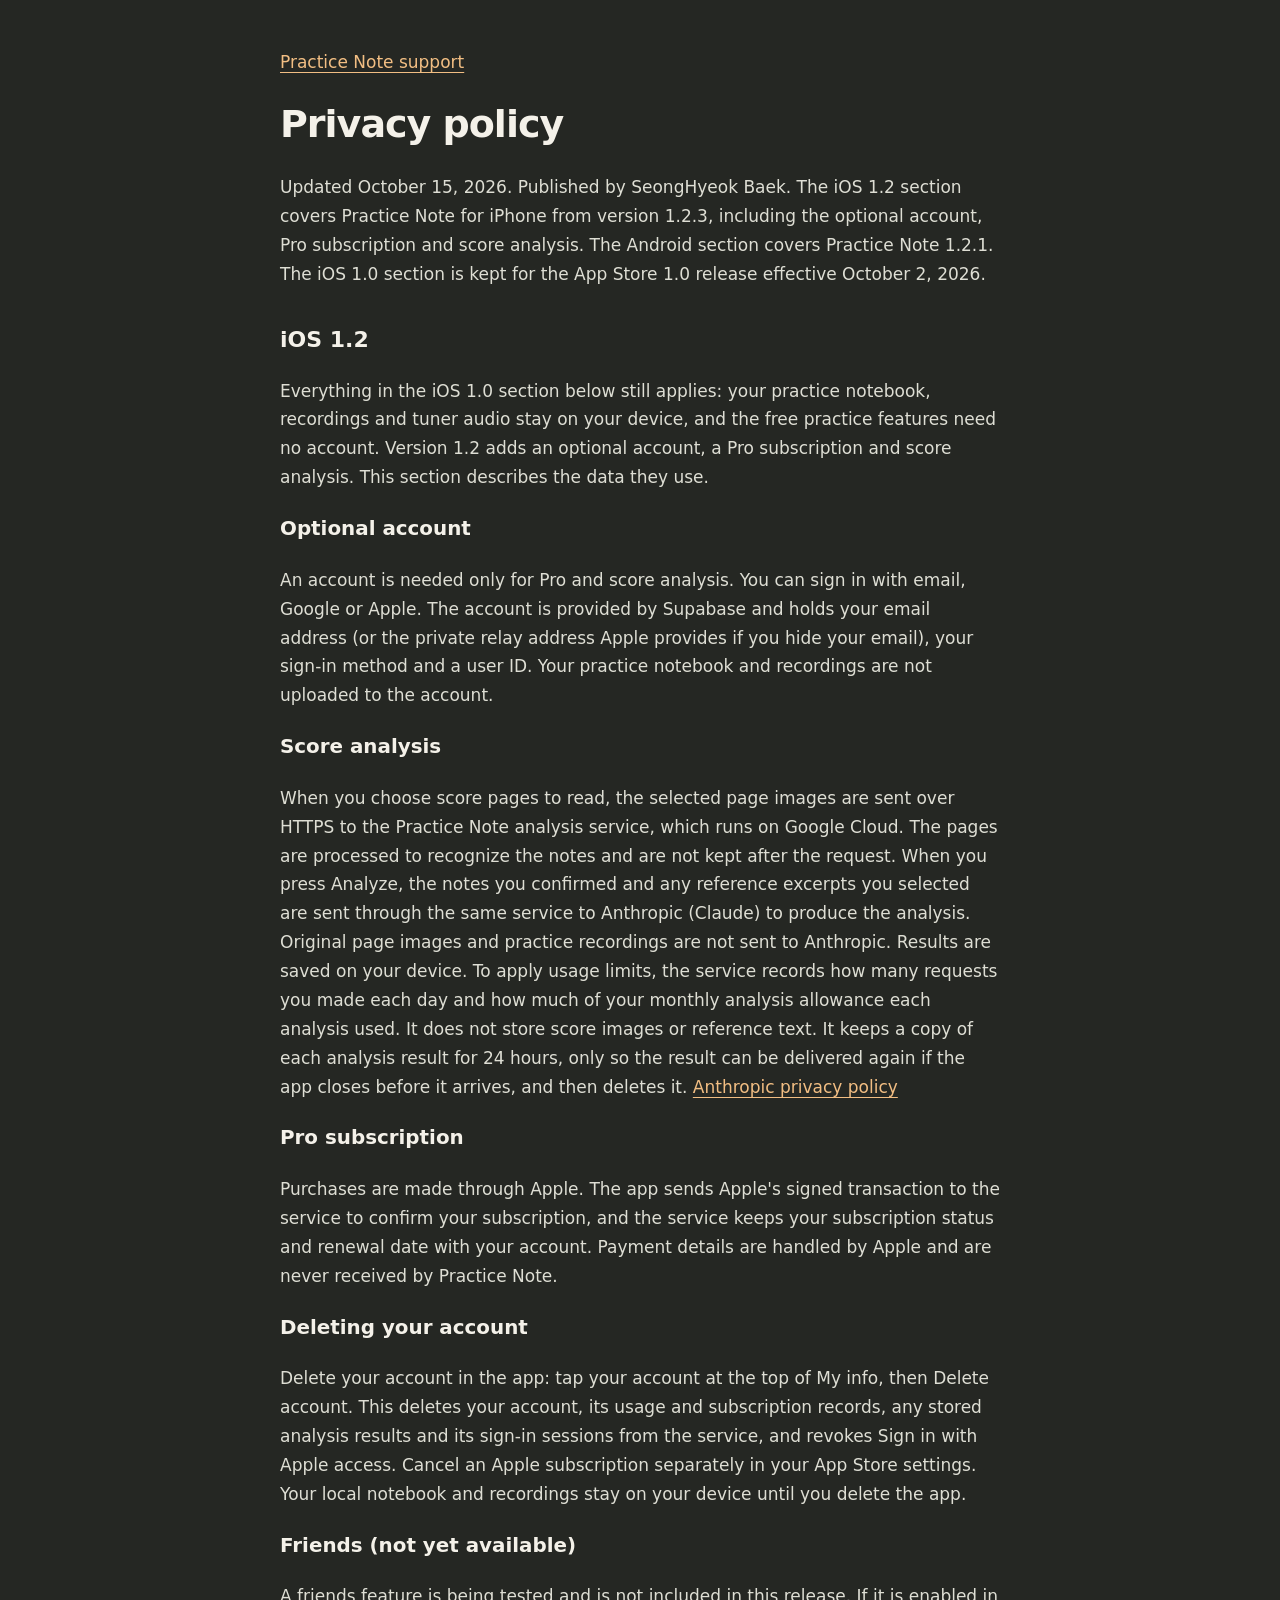
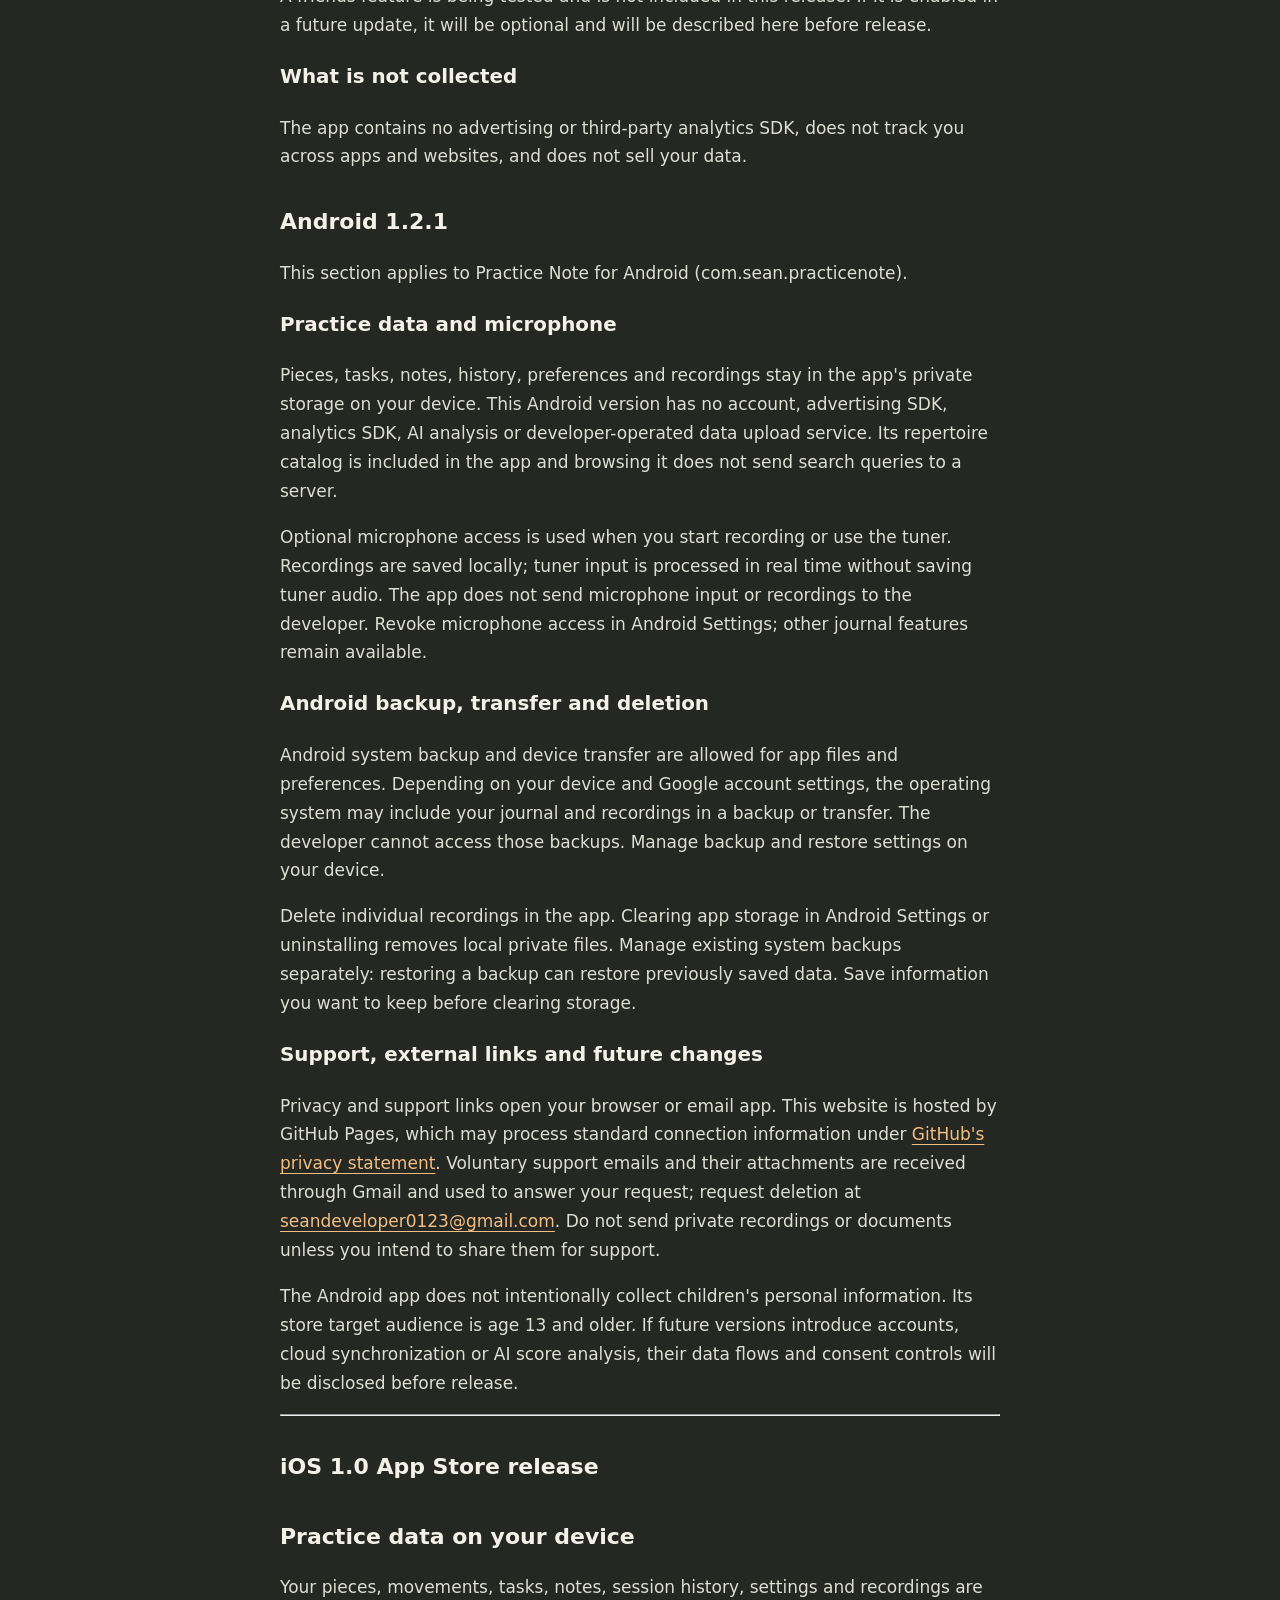
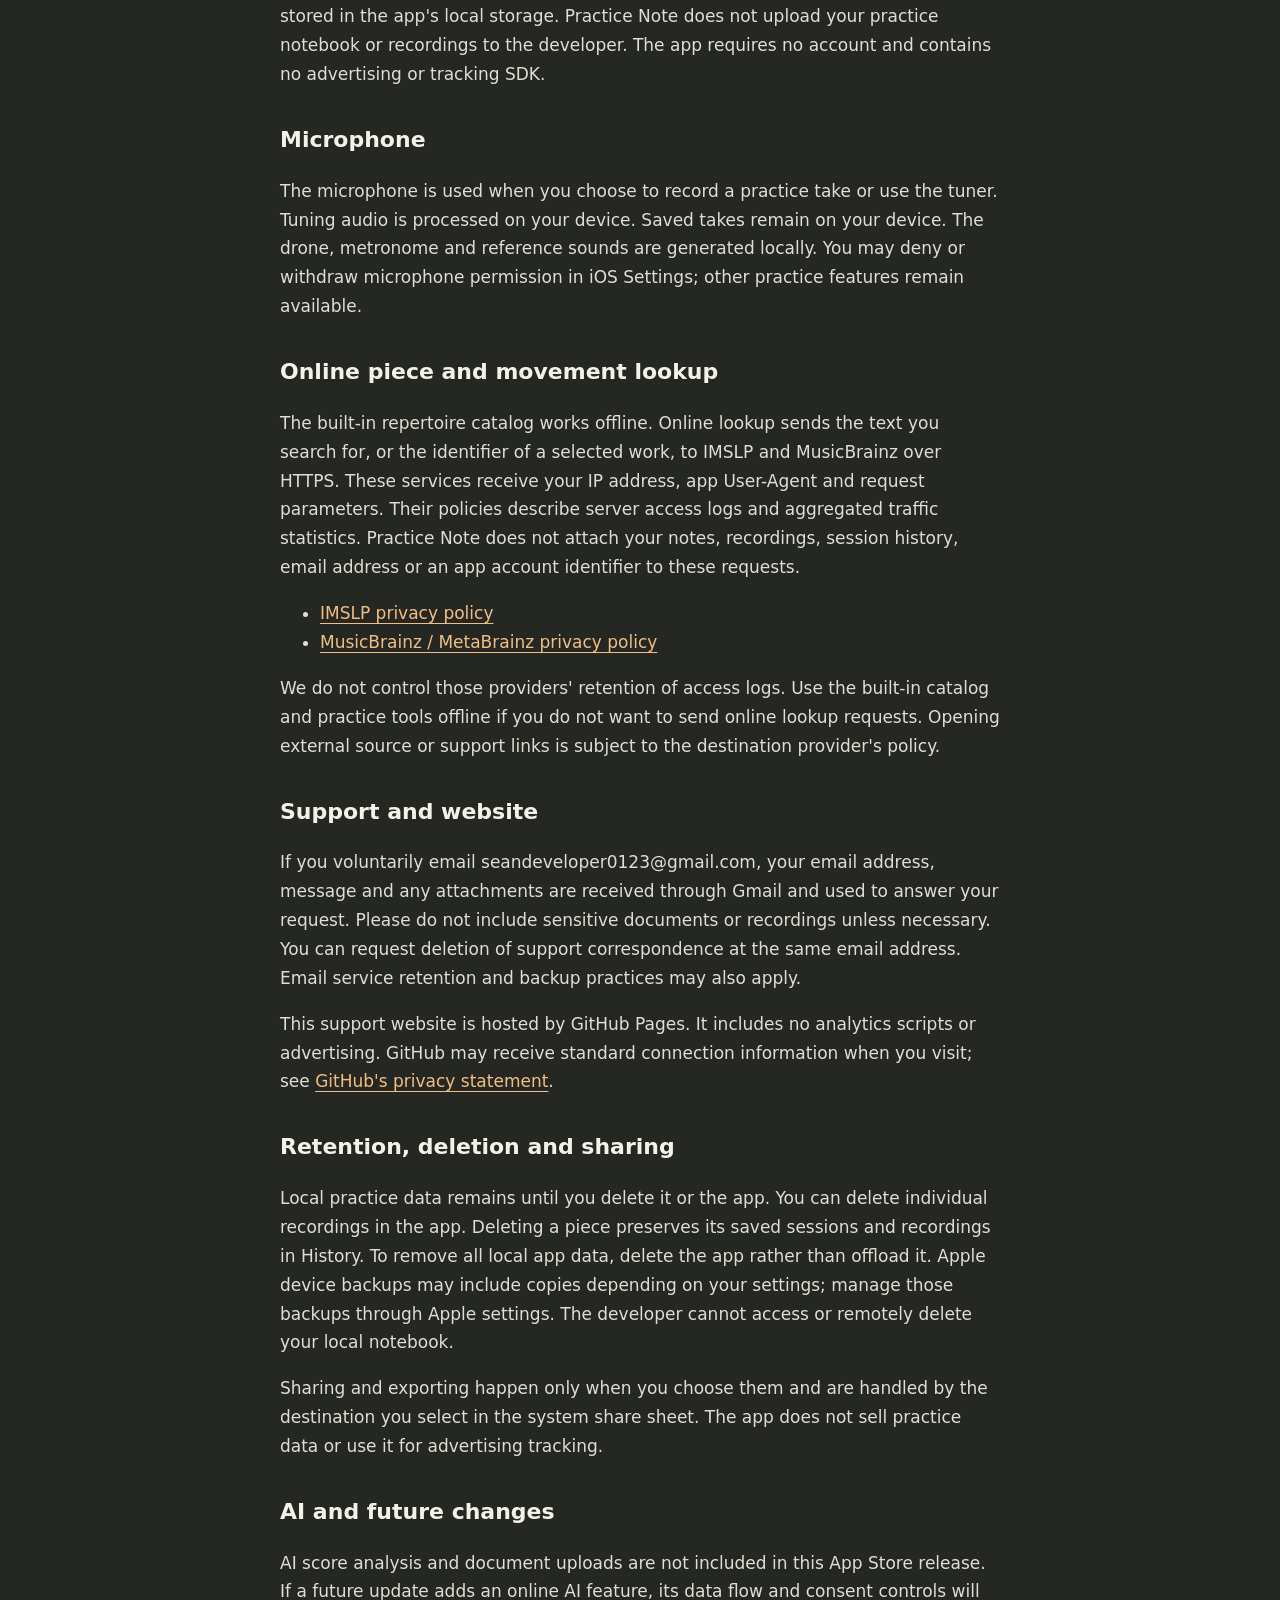
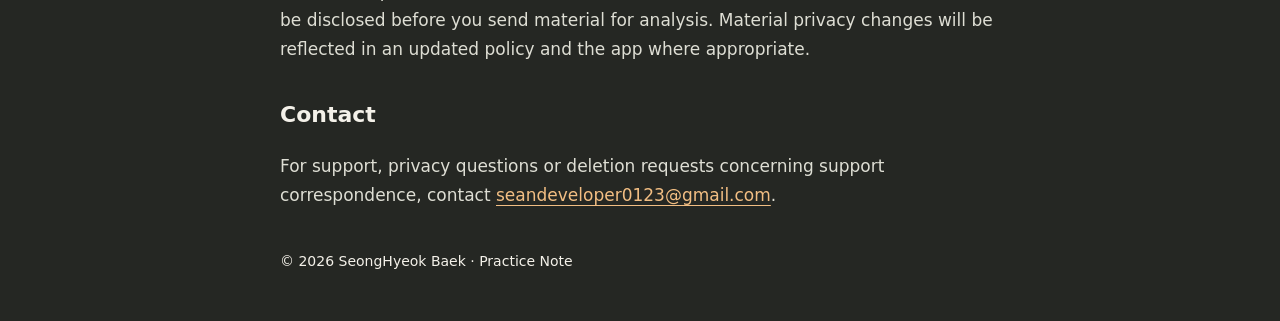
==== commit e23887ce: "Privacy policy: analysis results are kept 24 hours for redelivery (iOS 1.2.3)" ====
--- a/privacy.html
+++ b/privacy.html
@@ -1,7 +1,7 @@
-<!doctype html><html lang="en"><head><meta charset="utf-8"><meta name="viewport" content="width=device-width,initial-scale=1"><title>Practice Note · Privacy Policy</title><style>html{color-scheme:light dark}body{margin:0;background:#252723;color:#f4f1e9;font:17px/1.7 system-ui,-apple-system,sans-serif}main{max-width:720px;margin:48px auto;padding:0 24px}h1{font-size:38px;line-height:1.2;letter-spacing:-1px}h2{font-size:22px;margin-top:32px}p,li{color:#deded4}a{color:#f2be83;text-underline-offset:4px}footer{margin:40px 0;font-size:14px}</style></head><body><main><a href="./">Practice Note support</a><h1>Privacy policy</h1><p>Updated October 14, 2026. Published by SeongHyeok Baek. The iOS 1.2 section covers Practice Note for iPhone from version 1.2.3, including the optional account, Pro subscription and score analysis. The Android section covers Practice Note 1.2.1. The iOS 1.0 section is kept for the App Store 1.0 release effective October 2, 2026.</p><section id="ios-1-2"><h2>iOS 1.2</h2><p>Everything in the iOS 1.0 section below still applies: your practice notebook, recordings and tuner audio stay on your device, and the free practice features need no account. Version 1.2 adds an optional account, a Pro subscription and score analysis. This section describes the data they use.</p>
+<!doctype html><html lang="en"><head><meta charset="utf-8"><meta name="viewport" content="width=device-width,initial-scale=1"><title>Practice Note · Privacy Policy</title><style>html{color-scheme:light dark}body{margin:0;background:#252723;color:#f4f1e9;font:17px/1.7 system-ui,-apple-system,sans-serif}main{max-width:720px;margin:48px auto;padding:0 24px}h1{font-size:38px;line-height:1.2;letter-spacing:-1px}h2{font-size:22px;margin-top:32px}p,li{color:#deded4}a{color:#f2be83;text-underline-offset:4px}footer{margin:40px 0;font-size:14px}</style></head><body><main><a href="./">Practice Note support</a><h1>Privacy policy</h1><p>Updated October 15, 2026. Published by SeongHyeok Baek. The iOS 1.2 section covers Practice Note for iPhone from version 1.2.3, including the optional account, Pro subscription and score analysis. The Android section covers Practice Note 1.2.1. The iOS 1.0 section is kept for the App Store 1.0 release effective October 2, 2026.</p><section id="ios-1-2"><h2>iOS 1.2</h2><p>Everything in the iOS 1.0 section below still applies: your practice notebook, recordings and tuner audio stay on your device, and the free practice features need no account. Version 1.2 adds an optional account, a Pro subscription and score analysis. This section describes the data they use.</p>
 <h3>Optional account</h3><p>An account is needed only for Pro and score analysis. You can sign in with email, Google or Apple. The account is provided by Supabase and holds your email address (or the private relay address Apple provides if you hide your email), your sign-in method and a user ID. Your practice notebook and recordings are not uploaded to the account.</p>
-<h3>Score analysis</h3><p>When you choose score pages to read, the selected page images are sent over HTTPS to the Practice Note analysis service, which runs on Google Cloud. The pages are processed to recognize the notes and are not kept after the request. When you press Analyze, the notes you confirmed and any reference excerpts you selected are sent through the same service to Anthropic (Claude) to produce the analysis. Original page images and practice recordings are not sent to Anthropic. Results are saved on your device. To apply usage limits, the service records how many requests you made each day and how much of your monthly analysis allowance each analysis used; it does not store score images, reference text or analysis results. <a href="https://www.anthropic.com/legal/privacy">Anthropic privacy policy</a></p>
+<h3>Score analysis</h3><p>When you choose score pages to read, the selected page images are sent over HTTPS to the Practice Note analysis service, which runs on Google Cloud. The pages are processed to recognize the notes and are not kept after the request. When you press Analyze, the notes you confirmed and any reference excerpts you selected are sent through the same service to Anthropic (Claude) to produce the analysis. Original page images and practice recordings are not sent to Anthropic. Results are saved on your device. To apply usage limits, the service records how many requests you made each day and how much of your monthly analysis allowance each analysis used. It does not store score images or reference text. It keeps a copy of each analysis result for 24 hours, only so the result can be delivered again if the app closes before it arrives, and then deletes it. <a href="https://www.anthropic.com/legal/privacy">Anthropic privacy policy</a></p>
 <h3>Pro subscription</h3><p>Purchases are made through Apple. The app sends Apple's signed transaction to the service to confirm your subscription, and the service keeps your subscription status and renewal date with your account. Payment details are handled by Apple and are never received by Practice Note.</p>
-<h3>Deleting your account</h3><p>Delete your account in the app: tap your account at the top of My info, then Delete account. This deletes your account, its usage and subscription records and its sign-in sessions from the service, and revokes Sign in with Apple access. Cancel an Apple subscription separately in your App Store settings. Your local notebook and recordings stay on your device until you delete the app.</p>
+<h3>Deleting your account</h3><p>Delete your account in the app: tap your account at the top of My info, then Delete account. This deletes your account, its usage and subscription records, any stored analysis results and its sign-in sessions from the service, and revokes Sign in with Apple access. Cancel an Apple subscription separately in your App Store settings. Your local notebook and recordings stay on your device until you delete the app.</p>
 <h3>Friends (not yet available)</h3><p>A friends feature is being tested and is not included in this release. If it is enabled in a future update, it will be optional and will be described here before release.</p>
 <h3>What is not collected</h3><p>The app contains no advertising or third-party analytics SDK, does not track you across apps and websites, and does not sell your data.</p></section><section id="android"><h2>Android 1.2.1</h2><p>This section applies to Practice Note for Android (com.sean.practicenote).</p><h3>Practice data and microphone</h3><p>Pieces, tasks, notes, history, preferences and recordings stay in the app's private storage on your device. This Android version has no account, advertising SDK, analytics SDK, AI analysis or developer-operated data upload service. Its repertoire catalog is included in the app and browsing it does not send search queries to a server.</p><p>Optional microphone access is used when you start recording or use the tuner. Recordings are saved locally; tuner input is processed in real time without saving tuner audio. The app does not send microphone input or recordings to the developer. Revoke microphone access in Android Settings; other journal features remain available.</p><h3>Android backup, transfer and deletion</h3><p>Android system backup and device transfer are allowed for app files and preferences. Depending on your device and Google account settings, the operating system may include your journal and recordings in a backup or transfer. The developer cannot access those backups. Manage backup and restore settings on your device.</p><p>Delete individual recordings in the app. Clearing app storage in Android Settings or uninstalling removes local private files. Manage existing system backups separately: restoring a backup can restore previously saved data. Save information you want to keep before clearing storage.</p><h3>Support, external links and future changes</h3><p>Privacy and support links open your browser or email app. This website is hosted by GitHub Pages, which may process standard connection information under <a href="https://docs.github.com/en/site-policy/privacy-policies/github-privacy-statement">GitHub's privacy statement</a>. Voluntary support emails and their attachments are received through Gmail and used to answer your request; request deletion at <a href="mailto:seandeveloper0123@gmail.com">seandeveloper0123@gmail.com</a>. Do not send private recordings or documents unless you intend to share them for support.</p><p>The Android app does not intentionally collect children's personal information. Its store target audience is age 13 and older. If future versions introduce accounts, cloud synchronization or AI score analysis, their data flows and consent controls will be disclosed before release.</p></section><hr><section id="ios"><h2>iOS 1.0 App Store release</h2><h2>Practice data on your device</h2><p>Your pieces, movements, tasks, notes, session history, settings and recordings are stored in the app's local storage. Practice Note does not upload your practice notebook or recordings to the developer. The app requires no account and contains no advertising or tracking SDK.</p><h2>Microphone</h2><p>The microphone is used when you choose to record a practice take or use the tuner. Tuning audio is processed on your device. Saved takes remain on your device. The drone, metronome and reference sounds are generated locally. You may deny or withdraw microphone permission in iOS Settings; other practice features remain available.</p><h2>Online piece and movement lookup</h2><p>The built-in repertoire catalog works offline. Online lookup sends the text you search for, or the identifier of a selected work, to IMSLP and MusicBrainz over HTTPS. These services receive your IP address, app User-Agent and request parameters. Their policies describe server access logs and aggregated traffic statistics. Practice Note does not attach your notes, recordings, session history, email address or an app account identifier to these requests.</p><ul><li><a href="https://imslp.org/wiki/IMSLP:Privacy_policy">IMSLP privacy policy</a></li><li><a href="https://metabrainz.org/privacy">MusicBrainz / MetaBrainz privacy policy</a></li></ul><p>We do not control those providers' retention of access logs. Use the built-in catalog and practice tools offline if you do not want to send online lookup requests. Opening external source or support links is subject to the destination provider's policy.</p><h2>Support and website</h2><p>If you voluntarily email seandeveloper0123@gmail.com, your email address, message and any attachments are received through Gmail and used to answer your request. Please do not include sensitive documents or recordings unless necessary. You can request deletion of support correspondence at the same email address. Email service retention and backup practices may also apply.</p><p>This support website is hosted by GitHub Pages. It includes no analytics scripts or advertising. GitHub may receive standard connection information when you visit; see <a href="https://docs.github.com/en/site-policy/privacy-policies/github-privacy-statement">GitHub's privacy statement</a>.</p><h2>Retention, deletion and sharing</h2><p>Local practice data remains until you delete it or the app. You can delete individual recordings in the app. Deleting a piece preserves its saved sessions and recordings in History. To remove all local app data, delete the app rather than offload it. Apple device backups may include copies depending on your settings; manage those backups through Apple settings. The developer cannot access or remotely delete your local notebook.</p><p>Sharing and exporting happen only when you choose them and are handled by the destination you select in the system share sheet. The app does not sell practice data or use it for advertising tracking.</p><h2>AI and future changes</h2><p>AI score analysis and document uploads are not included in this App Store release. If a future update adds an online AI feature, its data flow and consent controls will be disclosed before you send material for analysis. Material privacy changes will be reflected in an updated policy and the app where appropriate.</p><h2>Contact</h2><p>For support, privacy questions or deletion requests concerning support correspondence, contact <a href="mailto:seandeveloper0123@gmail.com">seandeveloper0123@gmail.com</a>.</p></section><footer>© 2026 SeongHyeok Baek · Practice Note</footer></main></body></html>
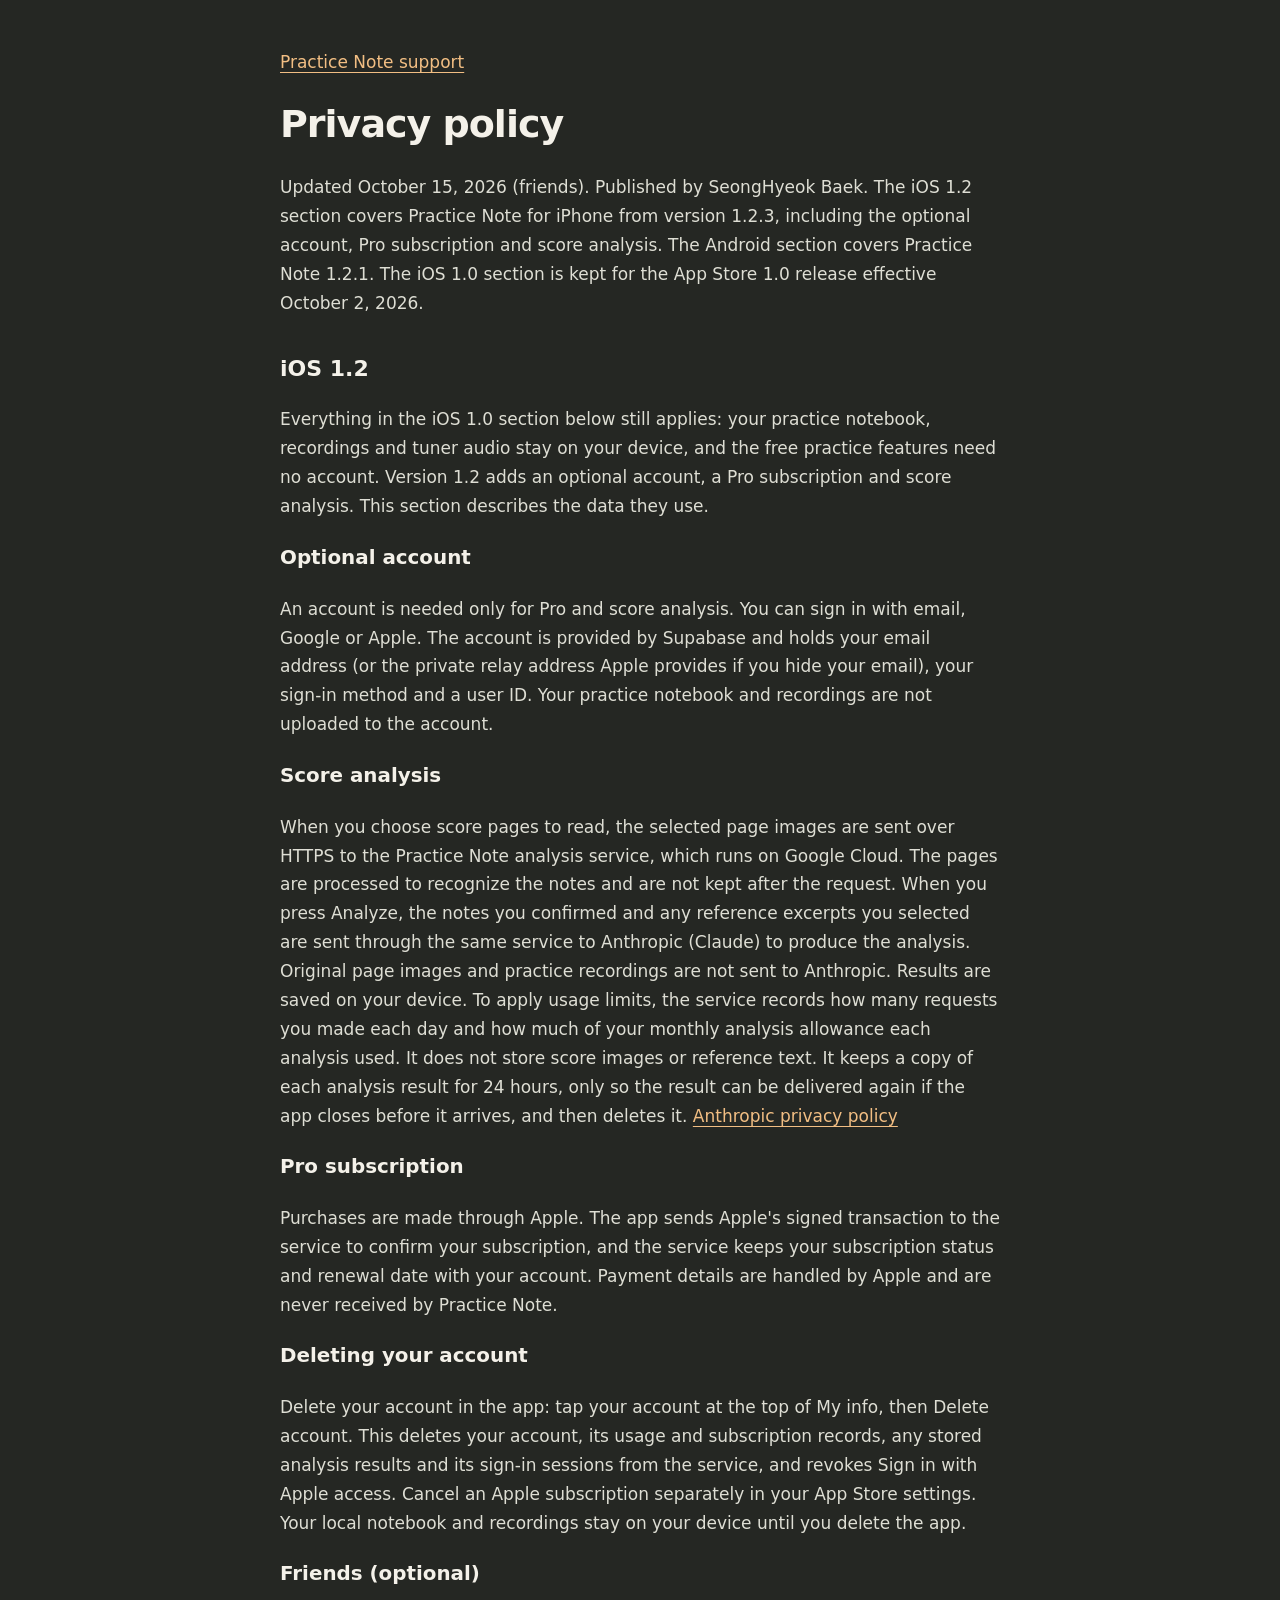
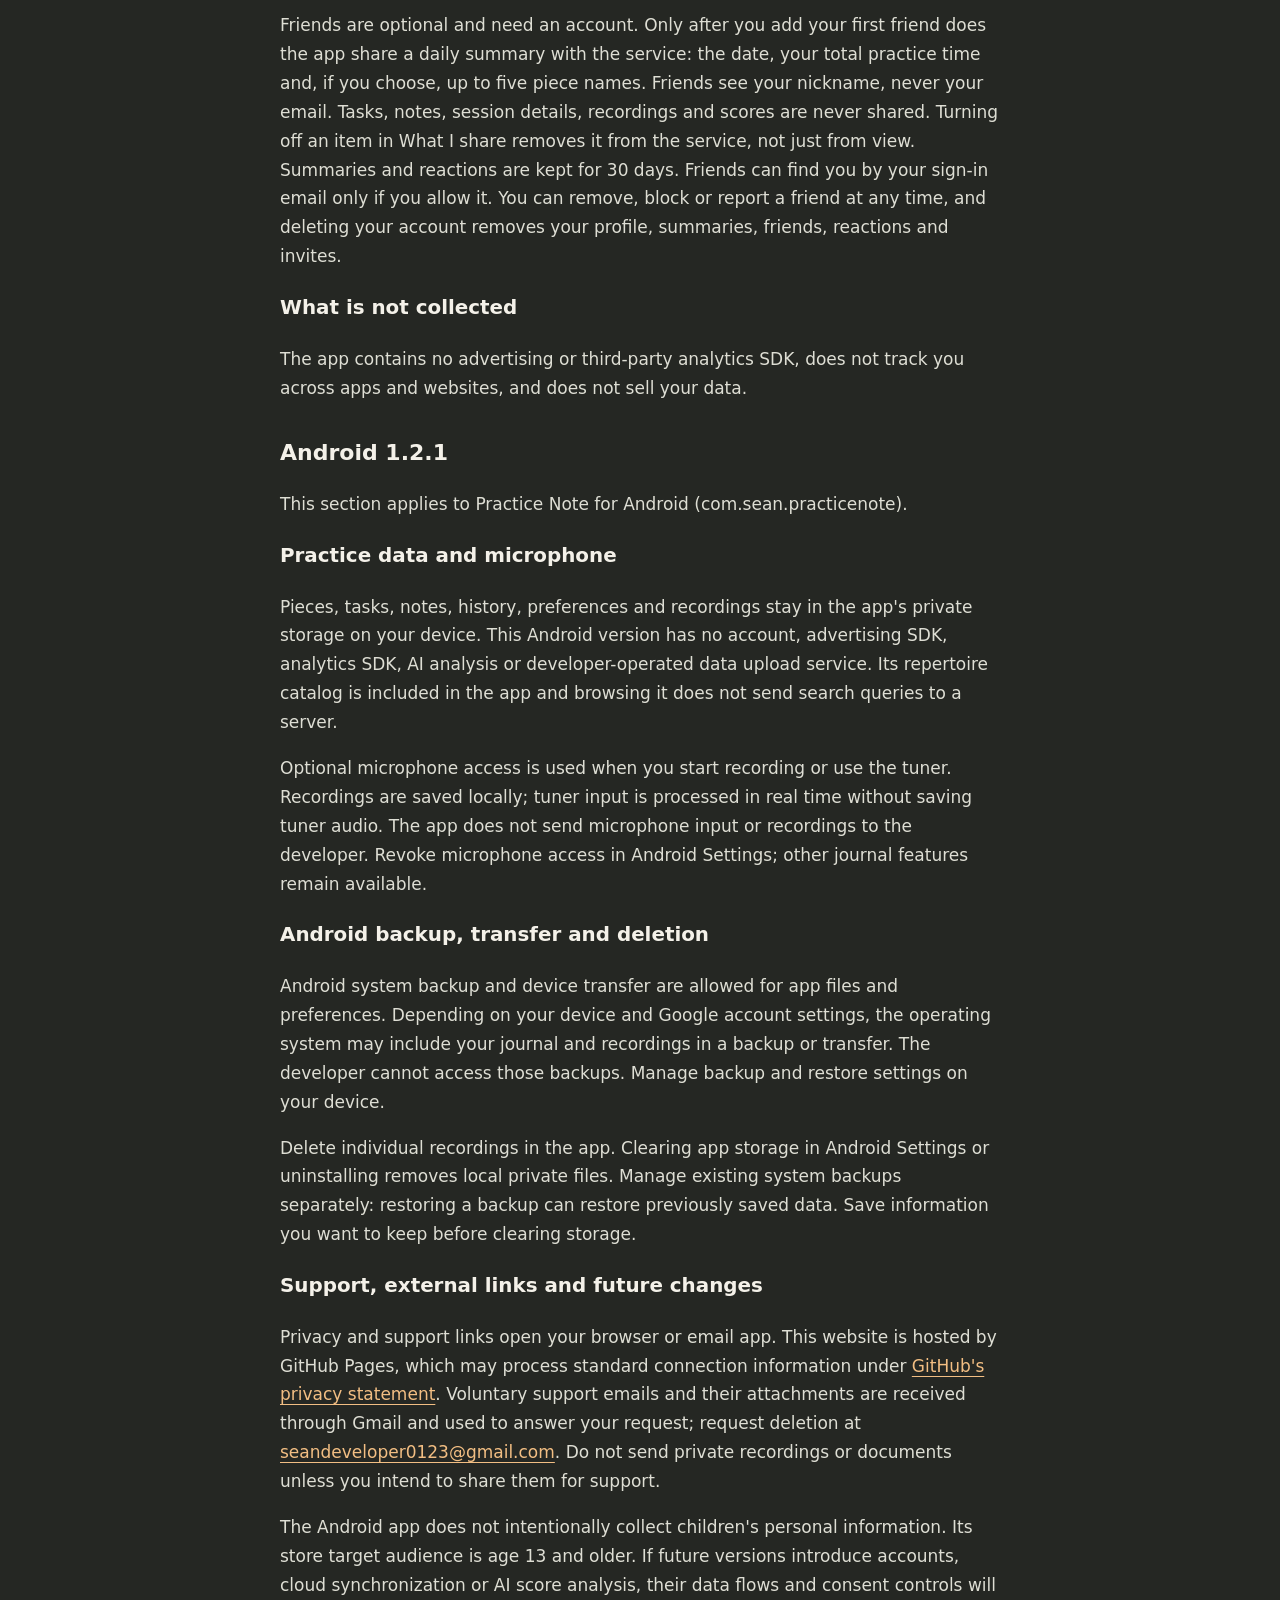
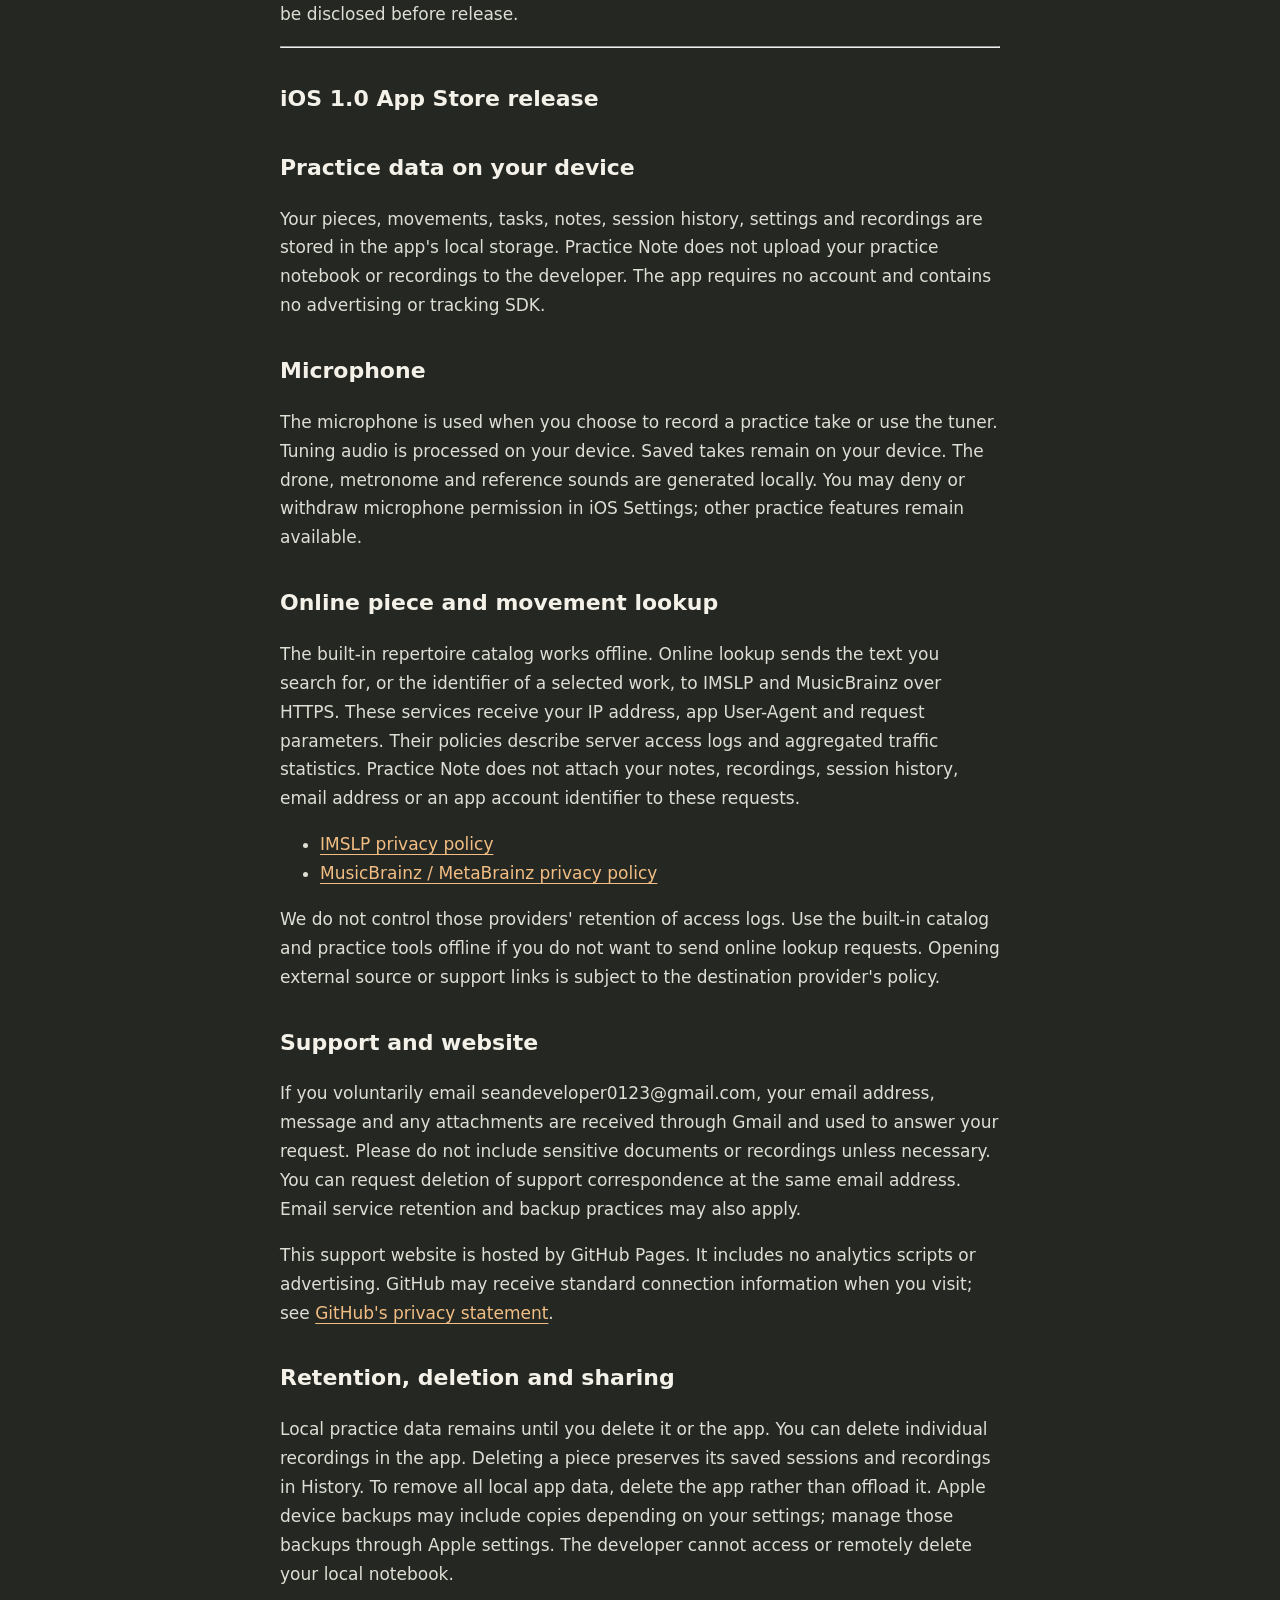
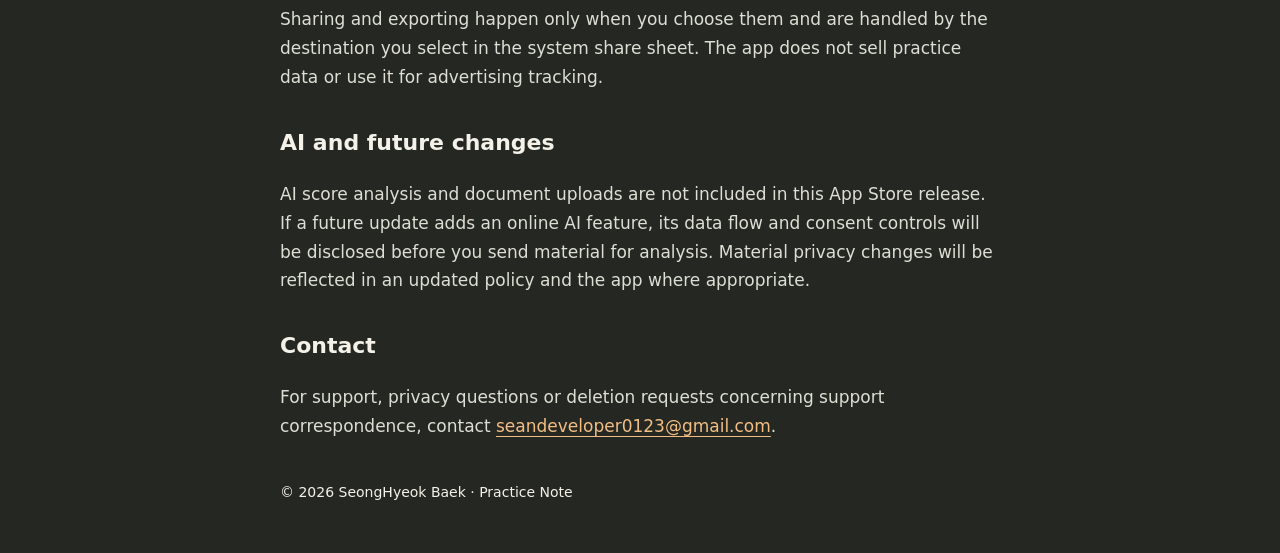
==== commit 9ef4b55a: "Privacy policy: describe the friends feature now included in iOS 1.2.3" ====
--- a/privacy.html
+++ b/privacy.html
@@ -1,7 +1,7 @@
-<!doctype html><html lang="en"><head><meta charset="utf-8"><meta name="viewport" content="width=device-width,initial-scale=1"><title>Practice Note · Privacy Policy</title><style>html{color-scheme:light dark}body{margin:0;background:#252723;color:#f4f1e9;font:17px/1.7 system-ui,-apple-system,sans-serif}main{max-width:720px;margin:48px auto;padding:0 24px}h1{font-size:38px;line-height:1.2;letter-spacing:-1px}h2{font-size:22px;margin-top:32px}p,li{color:#deded4}a{color:#f2be83;text-underline-offset:4px}footer{margin:40px 0;font-size:14px}</style></head><body><main><a href="./">Practice Note support</a><h1>Privacy policy</h1><p>Updated October 15, 2026. Published by SeongHyeok Baek. The iOS 1.2 section covers Practice Note for iPhone from version 1.2.3, including the optional account, Pro subscription and score analysis. The Android section covers Practice Note 1.2.1. The iOS 1.0 section is kept for the App Store 1.0 release effective October 2, 2026.</p><section id="ios-1-2"><h2>iOS 1.2</h2><p>Everything in the iOS 1.0 section below still applies: your practice notebook, recordings and tuner audio stay on your device, and the free practice features need no account. Version 1.2 adds an optional account, a Pro subscription and score analysis. This section describes the data they use.</p>
+<!doctype html><html lang="en"><head><meta charset="utf-8"><meta name="viewport" content="width=device-width,initial-scale=1"><title>Practice Note · Privacy Policy</title><style>html{color-scheme:light dark}body{margin:0;background:#252723;color:#f4f1e9;font:17px/1.7 system-ui,-apple-system,sans-serif}main{max-width:720px;margin:48px auto;padding:0 24px}h1{font-size:38px;line-height:1.2;letter-spacing:-1px}h2{font-size:22px;margin-top:32px}p,li{color:#deded4}a{color:#f2be83;text-underline-offset:4px}footer{margin:40px 0;font-size:14px}</style></head><body><main><a href="./">Practice Note support</a><h1>Privacy policy</h1><p>Updated October 15, 2026 (friends). Published by SeongHyeok Baek. The iOS 1.2 section covers Practice Note for iPhone from version 1.2.3, including the optional account, Pro subscription and score analysis. The Android section covers Practice Note 1.2.1. The iOS 1.0 section is kept for the App Store 1.0 release effective October 2, 2026.</p><section id="ios-1-2"><h2>iOS 1.2</h2><p>Everything in the iOS 1.0 section below still applies: your practice notebook, recordings and tuner audio stay on your device, and the free practice features need no account. Version 1.2 adds an optional account, a Pro subscription and score analysis. This section describes the data they use.</p>
 <h3>Optional account</h3><p>An account is needed only for Pro and score analysis. You can sign in with email, Google or Apple. The account is provided by Supabase and holds your email address (or the private relay address Apple provides if you hide your email), your sign-in method and a user ID. Your practice notebook and recordings are not uploaded to the account.</p>
 <h3>Score analysis</h3><p>When you choose score pages to read, the selected page images are sent over HTTPS to the Practice Note analysis service, which runs on Google Cloud. The pages are processed to recognize the notes and are not kept after the request. When you press Analyze, the notes you confirmed and any reference excerpts you selected are sent through the same service to Anthropic (Claude) to produce the analysis. Original page images and practice recordings are not sent to Anthropic. Results are saved on your device. To apply usage limits, the service records how many requests you made each day and how much of your monthly analysis allowance each analysis used. It does not store score images or reference text. It keeps a copy of each analysis result for 24 hours, only so the result can be delivered again if the app closes before it arrives, and then deletes it. <a href="https://www.anthropic.com/legal/privacy">Anthropic privacy policy</a></p>
 <h3>Pro subscription</h3><p>Purchases are made through Apple. The app sends Apple's signed transaction to the service to confirm your subscription, and the service keeps your subscription status and renewal date with your account. Payment details are handled by Apple and are never received by Practice Note.</p>
 <h3>Deleting your account</h3><p>Delete your account in the app: tap your account at the top of My info, then Delete account. This deletes your account, its usage and subscription records, any stored analysis results and its sign-in sessions from the service, and revokes Sign in with Apple access. Cancel an Apple subscription separately in your App Store settings. Your local notebook and recordings stay on your device until you delete the app.</p>
-<h3>Friends (not yet available)</h3><p>A friends feature is being tested and is not included in this release. If it is enabled in a future update, it will be optional and will be described here before release.</p>
+<h3>Friends (optional)</h3><p>Friends are optional and need an account. Only after you add your first friend does the app share a daily summary with the service: the date, your total practice time and, if you choose, up to five piece names. Friends see your nickname, never your email. Tasks, notes, session details, recordings and scores are never shared. Turning off an item in What I share removes it from the service, not just from view. Summaries and reactions are kept for 30 days. Friends can find you by your sign-in email only if you allow it. You can remove, block or report a friend at any time, and deleting your account removes your profile, summaries, friends, reactions and invites.</p>
 <h3>What is not collected</h3><p>The app contains no advertising or third-party analytics SDK, does not track you across apps and websites, and does not sell your data.</p></section><section id="android"><h2>Android 1.2.1</h2><p>This section applies to Practice Note for Android (com.sean.practicenote).</p><h3>Practice data and microphone</h3><p>Pieces, tasks, notes, history, preferences and recordings stay in the app's private storage on your device. This Android version has no account, advertising SDK, analytics SDK, AI analysis or developer-operated data upload service. Its repertoire catalog is included in the app and browsing it does not send search queries to a server.</p><p>Optional microphone access is used when you start recording or use the tuner. Recordings are saved locally; tuner input is processed in real time without saving tuner audio. The app does not send microphone input or recordings to the developer. Revoke microphone access in Android Settings; other journal features remain available.</p><h3>Android backup, transfer and deletion</h3><p>Android system backup and device transfer are allowed for app files and preferences. Depending on your device and Google account settings, the operating system may include your journal and recordings in a backup or transfer. The developer cannot access those backups. Manage backup and restore settings on your device.</p><p>Delete individual recordings in the app. Clearing app storage in Android Settings or uninstalling removes local private files. Manage existing system backups separately: restoring a backup can restore previously saved data. Save information you want to keep before clearing storage.</p><h3>Support, external links and future changes</h3><p>Privacy and support links open your browser or email app. This website is hosted by GitHub Pages, which may process standard connection information under <a href="https://docs.github.com/en/site-policy/privacy-policies/github-privacy-statement">GitHub's privacy statement</a>. Voluntary support emails and their attachments are received through Gmail and used to answer your request; request deletion at <a href="mailto:seandeveloper0123@gmail.com">seandeveloper0123@gmail.com</a>. Do not send private recordings or documents unless you intend to share them for support.</p><p>The Android app does not intentionally collect children's personal information. Its store target audience is age 13 and older. If future versions introduce accounts, cloud synchronization or AI score analysis, their data flows and consent controls will be disclosed before release.</p></section><hr><section id="ios"><h2>iOS 1.0 App Store release</h2><h2>Practice data on your device</h2><p>Your pieces, movements, tasks, notes, session history, settings and recordings are stored in the app's local storage. Practice Note does not upload your practice notebook or recordings to the developer. The app requires no account and contains no advertising or tracking SDK.</p><h2>Microphone</h2><p>The microphone is used when you choose to record a practice take or use the tuner. Tuning audio is processed on your device. Saved takes remain on your device. The drone, metronome and reference sounds are generated locally. You may deny or withdraw microphone permission in iOS Settings; other practice features remain available.</p><h2>Online piece and movement lookup</h2><p>The built-in repertoire catalog works offline. Online lookup sends the text you search for, or the identifier of a selected work, to IMSLP and MusicBrainz over HTTPS. These services receive your IP address, app User-Agent and request parameters. Their policies describe server access logs and aggregated traffic statistics. Practice Note does not attach your notes, recordings, session history, email address or an app account identifier to these requests.</p><ul><li><a href="https://imslp.org/wiki/IMSLP:Privacy_policy">IMSLP privacy policy</a></li><li><a href="https://metabrainz.org/privacy">MusicBrainz / MetaBrainz privacy policy</a></li></ul><p>We do not control those providers' retention of access logs. Use the built-in catalog and practice tools offline if you do not want to send online lookup requests. Opening external source or support links is subject to the destination provider's policy.</p><h2>Support and website</h2><p>If you voluntarily email seandeveloper0123@gmail.com, your email address, message and any attachments are received through Gmail and used to answer your request. Please do not include sensitive documents or recordings unless necessary. You can request deletion of support correspondence at the same email address. Email service retention and backup practices may also apply.</p><p>This support website is hosted by GitHub Pages. It includes no analytics scripts or advertising. GitHub may receive standard connection information when you visit; see <a href="https://docs.github.com/en/site-policy/privacy-policies/github-privacy-statement">GitHub's privacy statement</a>.</p><h2>Retention, deletion and sharing</h2><p>Local practice data remains until you delete it or the app. You can delete individual recordings in the app. Deleting a piece preserves its saved sessions and recordings in History. To remove all local app data, delete the app rather than offload it. Apple device backups may include copies depending on your settings; manage those backups through Apple settings. The developer cannot access or remotely delete your local notebook.</p><p>Sharing and exporting happen only when you choose them and are handled by the destination you select in the system share sheet. The app does not sell practice data or use it for advertising tracking.</p><h2>AI and future changes</h2><p>AI score analysis and document uploads are not included in this App Store release. If a future update adds an online AI feature, its data flow and consent controls will be disclosed before you send material for analysis. Material privacy changes will be reflected in an updated policy and the app where appropriate.</p><h2>Contact</h2><p>For support, privacy questions or deletion requests concerning support correspondence, contact <a href="mailto:seandeveloper0123@gmail.com">seandeveloper0123@gmail.com</a>.</p></section><footer>© 2026 SeongHyeok Baek · Practice Note</footer></main></body></html>
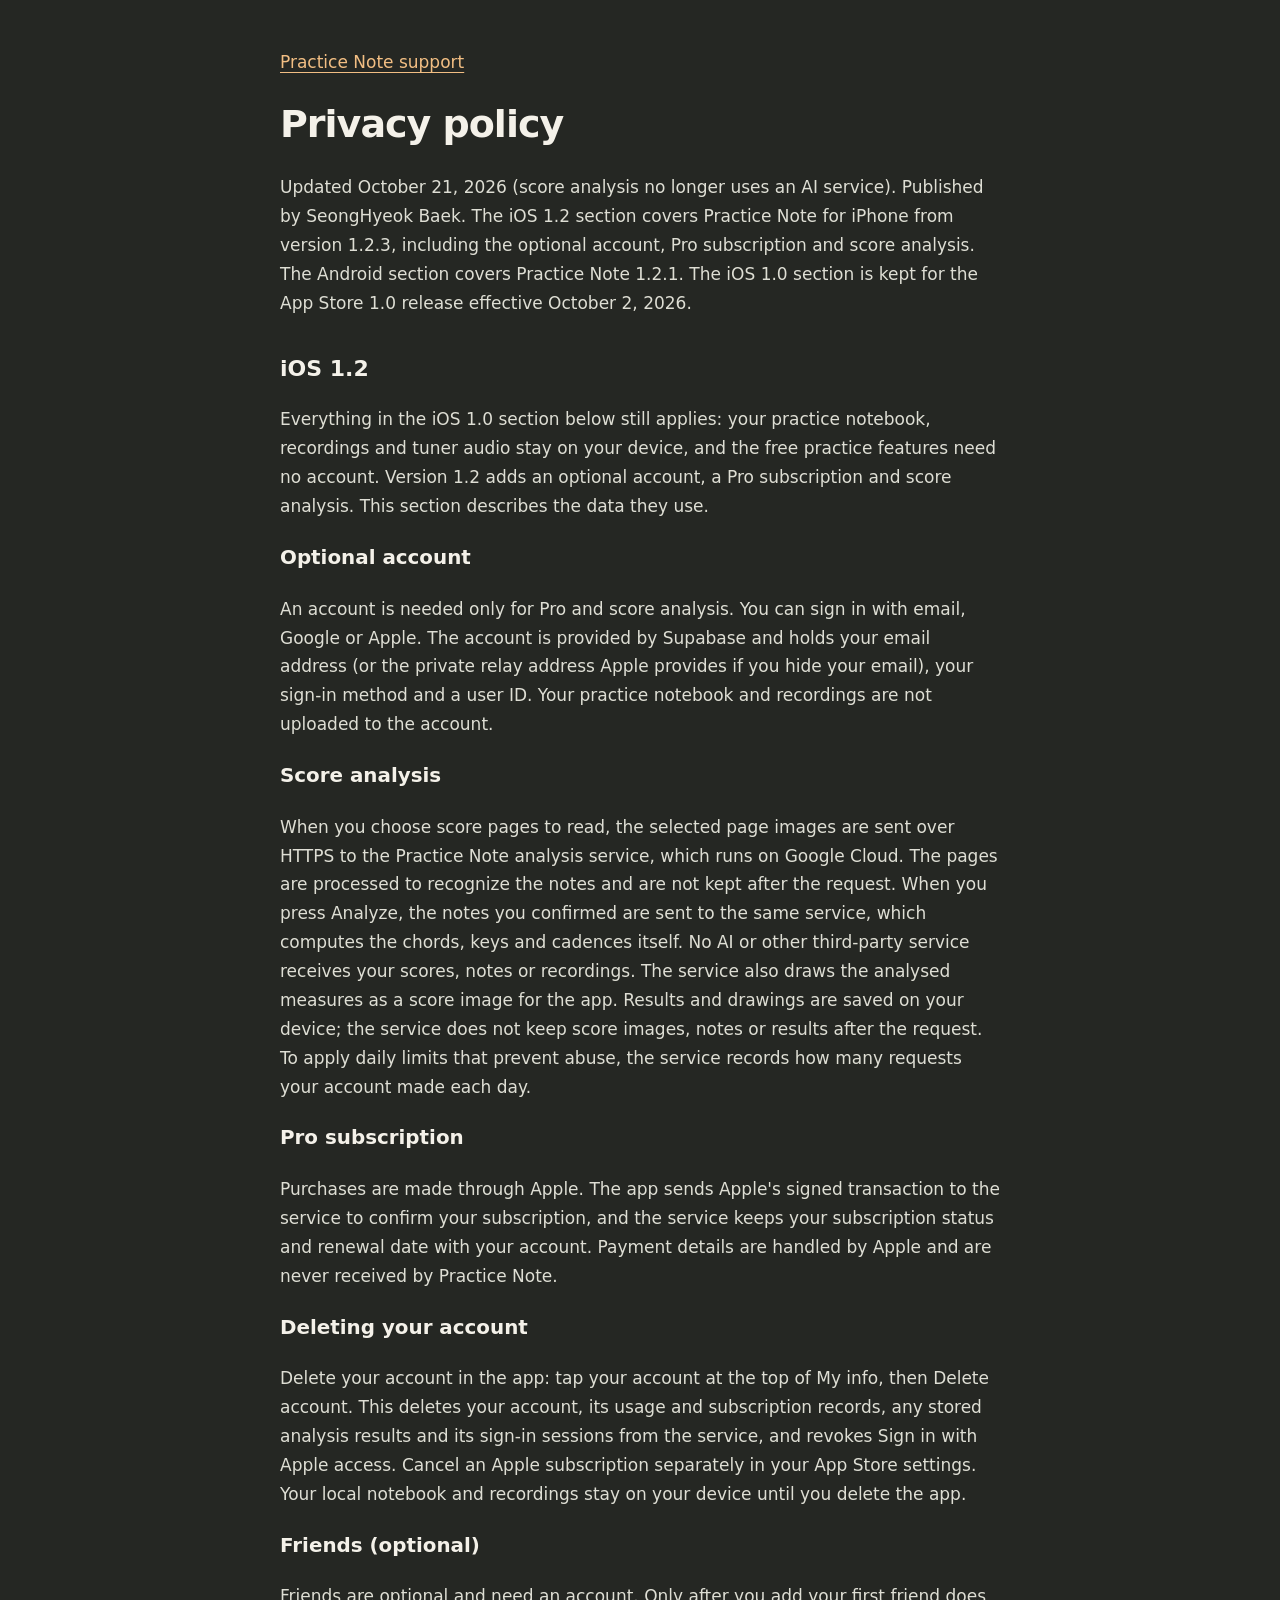
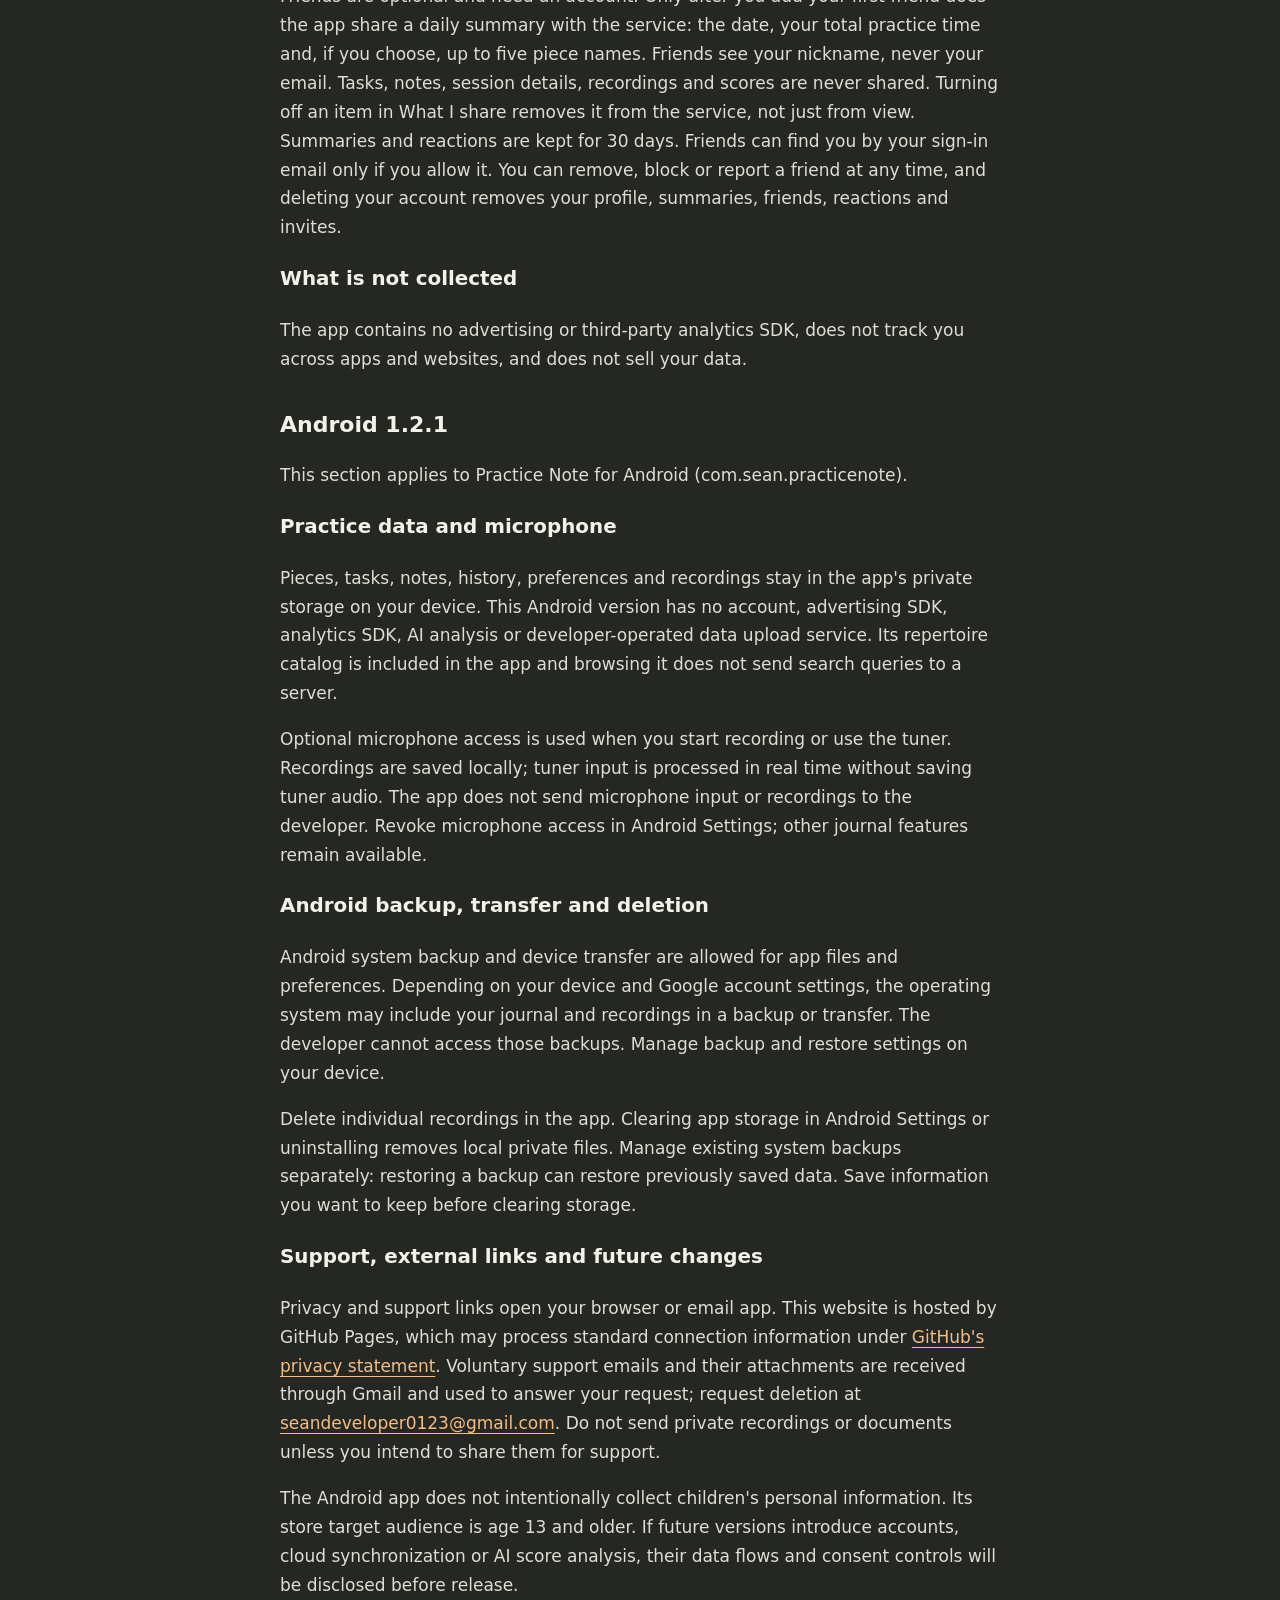
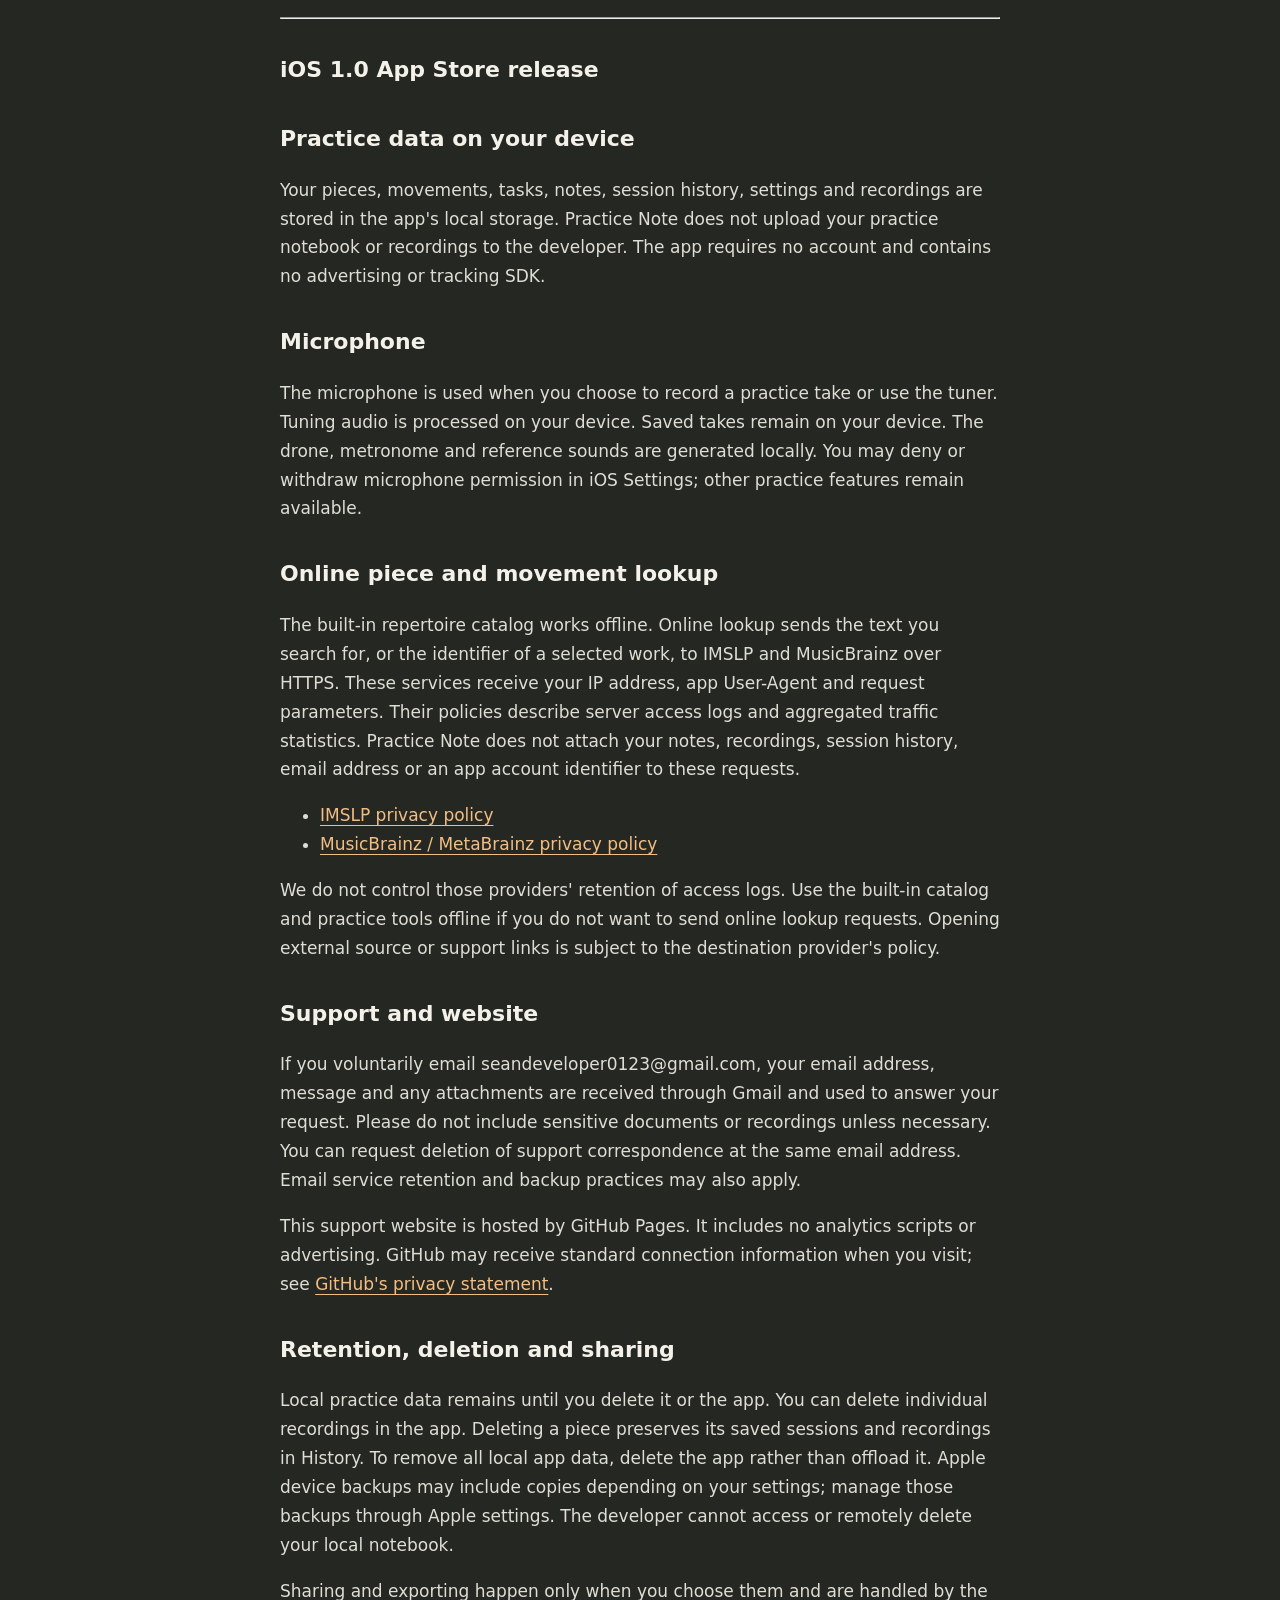
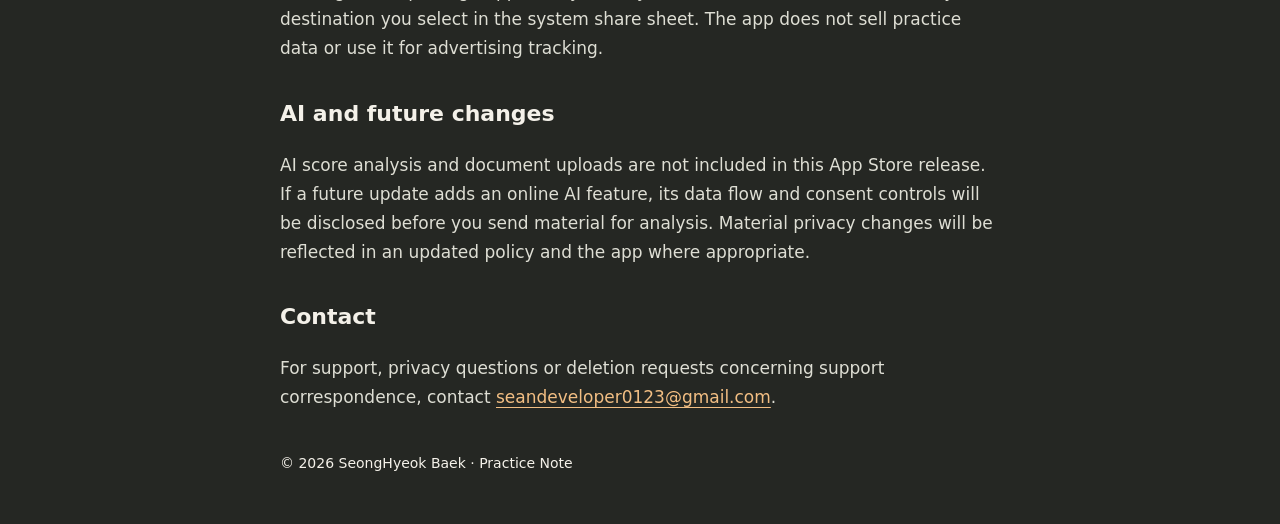
==== commit 65bff54a: "Score analysis no longer uses an AI service; add Pro help (iOS 1.2.3) Co-Authored-By: Claude Opus 5." ====
--- a/privacy.html
+++ b/privacy.html
@@ -1,6 +1,6 @@
-<!doctype html><html lang="en"><head><meta charset="utf-8"><meta name="viewport" content="width=device-width,initial-scale=1"><title>Practice Note · Privacy Policy</title><style>html{color-scheme:light dark}body{margin:0;background:#252723;color:#f4f1e9;font:17px/1.7 system-ui,-apple-system,sans-serif}main{max-width:720px;margin:48px auto;padding:0 24px}h1{font-size:38px;line-height:1.2;letter-spacing:-1px}h2{font-size:22px;margin-top:32px}p,li{color:#deded4}a{color:#f2be83;text-underline-offset:4px}footer{margin:40px 0;font-size:14px}</style></head><body><main><a href="./">Practice Note support</a><h1>Privacy policy</h1><p>Updated October 15, 2026 (friends). Published by SeongHyeok Baek. The iOS 1.2 section covers Practice Note for iPhone from version 1.2.3, including the optional account, Pro subscription and score analysis. The Android section covers Practice Note 1.2.1. The iOS 1.0 section is kept for the App Store 1.0 release effective October 2, 2026.</p><section id="ios-1-2"><h2>iOS 1.2</h2><p>Everything in the iOS 1.0 section below still applies: your practice notebook, recordings and tuner audio stay on your device, and the free practice features need no account. Version 1.2 adds an optional account, a Pro subscription and score analysis. This section describes the data they use.</p>
+<!doctype html><html lang="en"><head><meta charset="utf-8"><meta name="viewport" content="width=device-width,initial-scale=1"><title>Practice Note · Privacy Policy</title><style>html{color-scheme:light dark}body{margin:0;background:#252723;color:#f4f1e9;font:17px/1.7 system-ui,-apple-system,sans-serif}main{max-width:720px;margin:48px auto;padding:0 24px}h1{font-size:38px;line-height:1.2;letter-spacing:-1px}h2{font-size:22px;margin-top:32px}p,li{color:#deded4}a{color:#f2be83;text-underline-offset:4px}footer{margin:40px 0;font-size:14px}</style></head><body><main><a href="./">Practice Note support</a><h1>Privacy policy</h1><p>Updated October 21, 2026 (score analysis no longer uses an AI service). Published by SeongHyeok Baek. The iOS 1.2 section covers Practice Note for iPhone from version 1.2.3, including the optional account, Pro subscription and score analysis. The Android section covers Practice Note 1.2.1. The iOS 1.0 section is kept for the App Store 1.0 release effective October 2, 2026.</p><section id="ios-1-2"><h2>iOS 1.2</h2><p>Everything in the iOS 1.0 section below still applies: your practice notebook, recordings and tuner audio stay on your device, and the free practice features need no account. Version 1.2 adds an optional account, a Pro subscription and score analysis. This section describes the data they use.</p>
 <h3>Optional account</h3><p>An account is needed only for Pro and score analysis. You can sign in with email, Google or Apple. The account is provided by Supabase and holds your email address (or the private relay address Apple provides if you hide your email), your sign-in method and a user ID. Your practice notebook and recordings are not uploaded to the account.</p>
-<h3>Score analysis</h3><p>When you choose score pages to read, the selected page images are sent over HTTPS to the Practice Note analysis service, which runs on Google Cloud. The pages are processed to recognize the notes and are not kept after the request. When you press Analyze, the notes you confirmed and any reference excerpts you selected are sent through the same service to Anthropic (Claude) to produce the analysis. Original page images and practice recordings are not sent to Anthropic. Results are saved on your device. To apply usage limits, the service records how many requests you made each day and how much of your monthly analysis allowance each analysis used. It does not store score images or reference text. It keeps a copy of each analysis result for 24 hours, only so the result can be delivered again if the app closes before it arrives, and then deletes it. <a href="https://www.anthropic.com/legal/privacy">Anthropic privacy policy</a></p>
+<h3>Score analysis</h3><p>When you choose score pages to read, the selected page images are sent over HTTPS to the Practice Note analysis service, which runs on Google Cloud. The pages are processed to recognize the notes and are not kept after the request. When you press Analyze, the notes you confirmed are sent to the same service, which computes the chords, keys and cadences itself. No AI or other third-party service receives your scores, notes or recordings. The service also draws the analysed measures as a score image for the app. Results and drawings are saved on your device; the service does not keep score images, notes or results after the request. To apply daily limits that prevent abuse, the service records how many requests your account made each day.</p>
 <h3>Pro subscription</h3><p>Purchases are made through Apple. The app sends Apple's signed transaction to the service to confirm your subscription, and the service keeps your subscription status and renewal date with your account. Payment details are handled by Apple and are never received by Practice Note.</p>
 <h3>Deleting your account</h3><p>Delete your account in the app: tap your account at the top of My info, then Delete account. This deletes your account, its usage and subscription records, any stored analysis results and its sign-in sessions from the service, and revokes Sign in with Apple access. Cancel an Apple subscription separately in your App Store settings. Your local notebook and recordings stay on your device until you delete the app.</p>
 <h3>Friends (optional)</h3><p>Friends are optional and need an account. Only after you add your first friend does the app share a daily summary with the service: the date, your total practice time and, if you choose, up to five piece names. Friends see your nickname, never your email. Tasks, notes, session details, recordings and scores are never shared. Turning off an item in What I share removes it from the service, not just from view. Summaries and reactions are kept for 30 days. Friends can find you by your sign-in email only if you allow it. You can remove, block or report a friend at any time, and deleting your account removes your profile, summaries, friends, reactions and invites.</p>
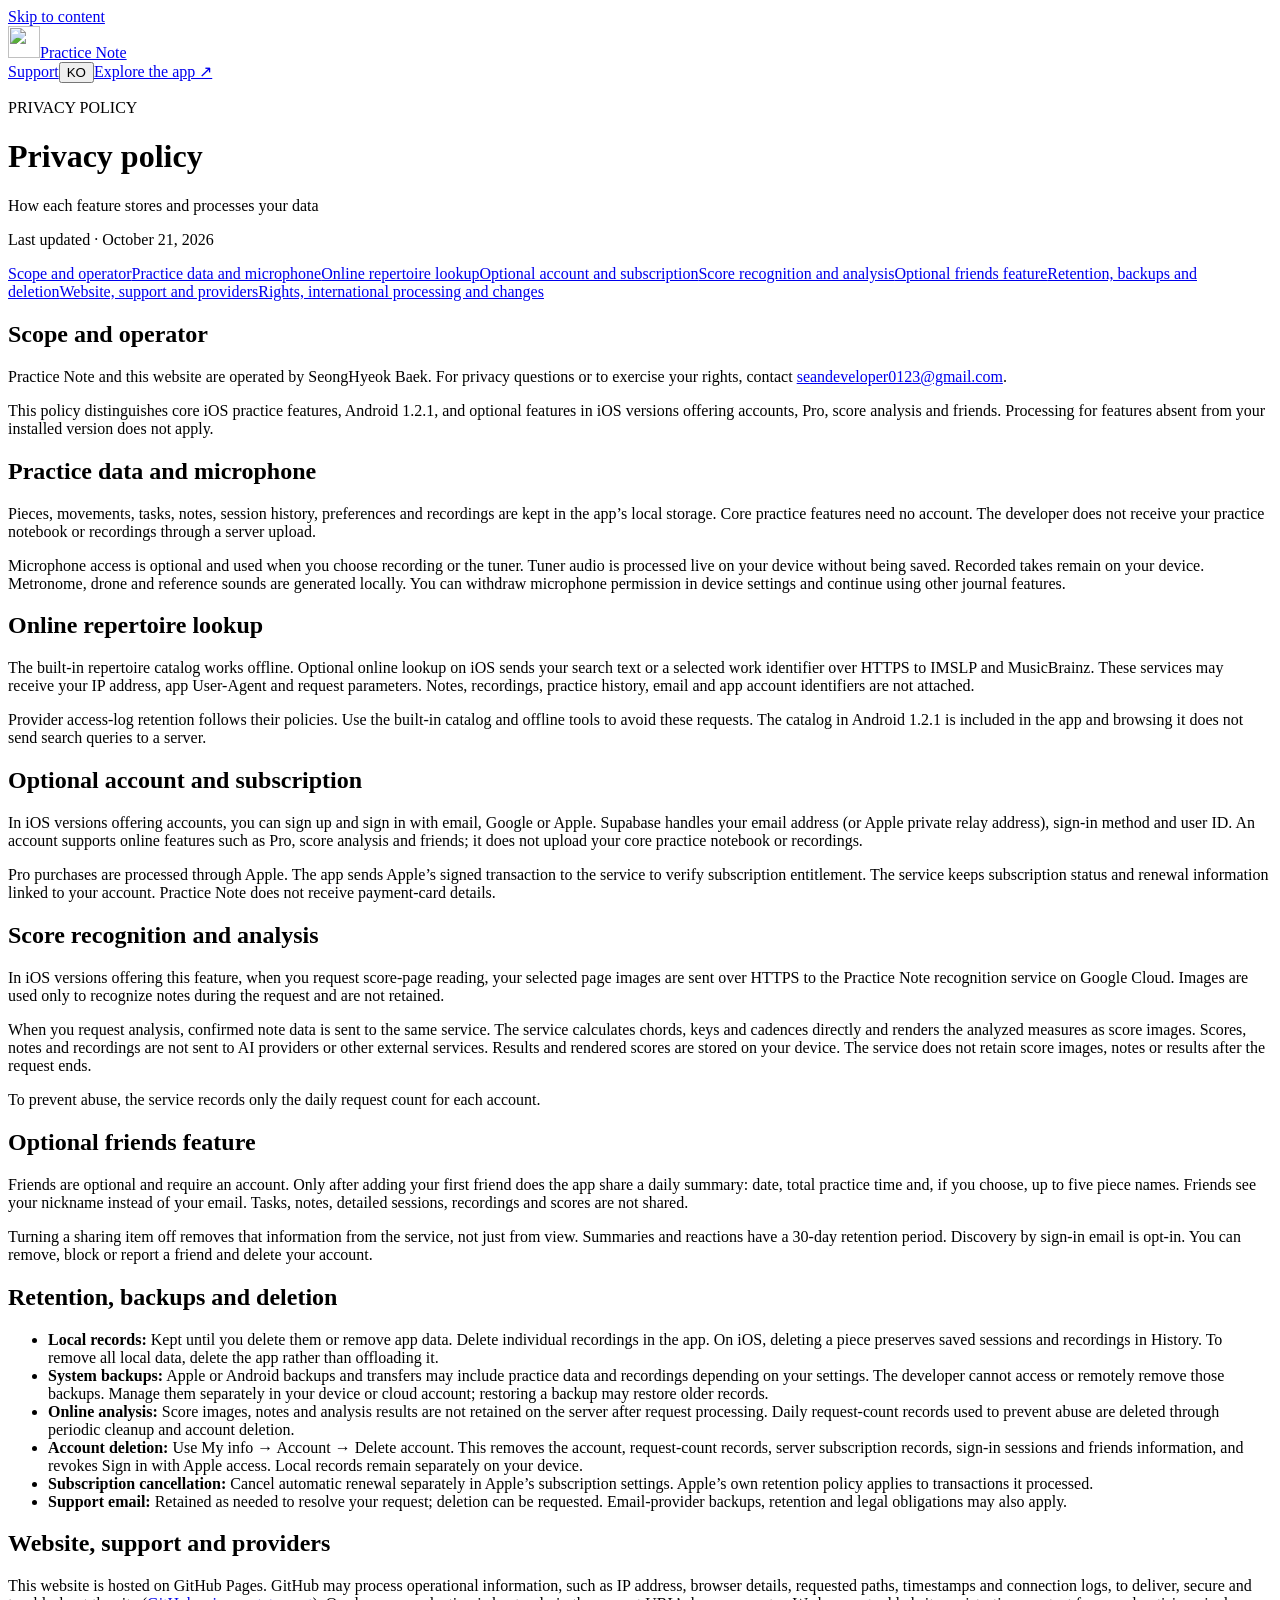
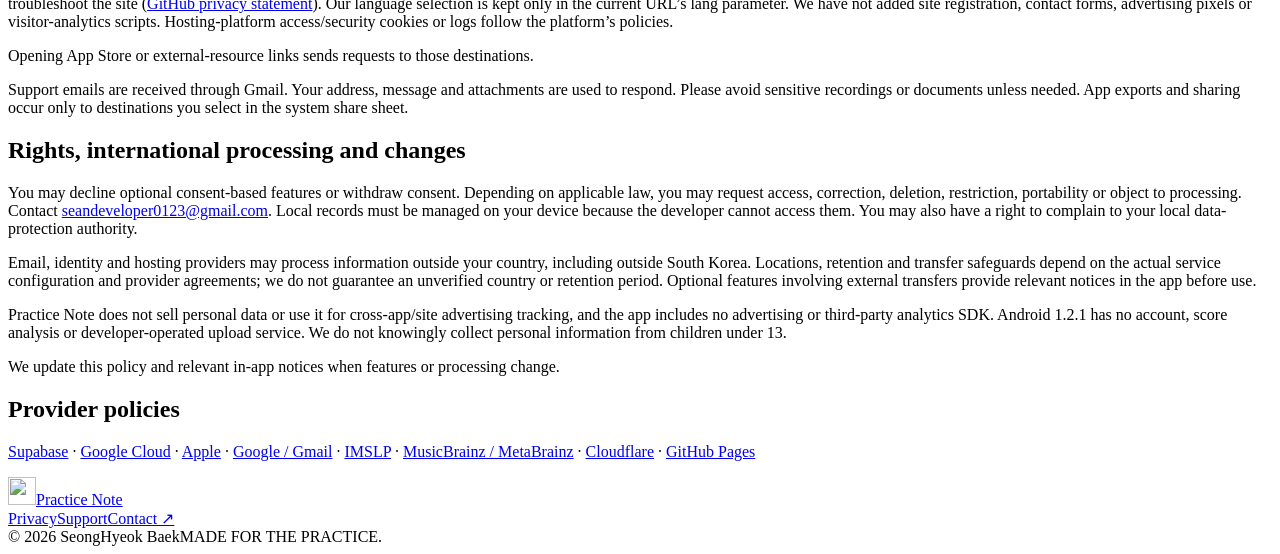
==== commit 4031f3d6: "Move the support site and privacy policy (October 21, 2026 text) to GitHub Pages; hosting section no" ====
--- a/privacy.html
+++ b/privacy.html
@@ -1,7 +1 @@
-<!doctype html><html lang="en"><head><meta charset="utf-8"><meta name="viewport" content="width=device-width,initial-scale=1"><title>Practice Note · Privacy Policy</title><style>html{color-scheme:light dark}body{margin:0;background:#252723;color:#f4f1e9;font:17px/1.7 system-ui,-apple-system,sans-serif}main{max-width:720px;margin:48px auto;padding:0 24px}h1{font-size:38px;line-height:1.2;letter-spacing:-1px}h2{font-size:22px;margin-top:32px}p,li{color:#deded4}a{color:#f2be83;text-underline-offset:4px}footer{margin:40px 0;font-size:14px}</style></head><body><main><a href="./">Practice Note support</a><h1>Privacy policy</h1><p>Updated October 21, 2026 (score analysis no longer uses an AI service). Published by SeongHyeok Baek. The iOS 1.2 section covers Practice Note for iPhone from version 1.2.3, including the optional account, Pro subscription and score analysis. The Android section covers Practice Note 1.2.1. The iOS 1.0 section is kept for the App Store 1.0 release effective October 2, 2026.</p><section id="ios-1-2"><h2>iOS 1.2</h2><p>Everything in the iOS 1.0 section below still applies: your practice notebook, recordings and tuner audio stay on your device, and the free practice features need no account. Version 1.2 adds an optional account, a Pro subscription and score analysis. This section describes the data they use.</p>
-<h3>Optional account</h3><p>An account is needed only for Pro and score analysis. You can sign in with email, Google or Apple. The account is provided by Supabase and holds your email address (or the private relay address Apple provides if you hide your email), your sign-in method and a user ID. Your practice notebook and recordings are not uploaded to the account.</p>
-<h3>Score analysis</h3><p>When you choose score pages to read, the selected page images are sent over HTTPS to the Practice Note analysis service, which runs on Google Cloud. The pages are processed to recognize the notes and are not kept after the request. When you press Analyze, the notes you confirmed are sent to the same service, which computes the chords, keys and cadences itself. No AI or other third-party service receives your scores, notes or recordings. The service also draws the analysed measures as a score image for the app. Results and drawings are saved on your device; the service does not keep score images, notes or results after the request. To apply daily limits that prevent abuse, the service records how many requests your account made each day.</p>
-<h3>Pro subscription</h3><p>Purchases are made through Apple. The app sends Apple's signed transaction to the service to confirm your subscription, and the service keeps your subscription status and renewal date with your account. Payment details are handled by Apple and are never received by Practice Note.</p>
-<h3>Deleting your account</h3><p>Delete your account in the app: tap your account at the top of My info, then Delete account. This deletes your account, its usage and subscription records, any stored analysis results and its sign-in sessions from the service, and revokes Sign in with Apple access. Cancel an Apple subscription separately in your App Store settings. Your local notebook and recordings stay on your device until you delete the app.</p>
-<h3>Friends (optional)</h3><p>Friends are optional and need an account. Only after you add your first friend does the app share a daily summary with the service: the date, your total practice time and, if you choose, up to five piece names. Friends see your nickname, never your email. Tasks, notes, session details, recordings and scores are never shared. Turning off an item in What I share removes it from the service, not just from view. Summaries and reactions are kept for 30 days. Friends can find you by your sign-in email only if you allow it. You can remove, block or report a friend at any time, and deleting your account removes your profile, summaries, friends, reactions and invites.</p>
-<h3>What is not collected</h3><p>The app contains no advertising or third-party analytics SDK, does not track you across apps and websites, and does not sell your data.</p></section><section id="android"><h2>Android 1.2.1</h2><p>This section applies to Practice Note for Android (com.sean.practicenote).</p><h3>Practice data and microphone</h3><p>Pieces, tasks, notes, history, preferences and recordings stay in the app's private storage on your device. This Android version has no account, advertising SDK, analytics SDK, AI analysis or developer-operated data upload service. Its repertoire catalog is included in the app and browsing it does not send search queries to a server.</p><p>Optional microphone access is used when you start recording or use the tuner. Recordings are saved locally; tuner input is processed in real time without saving tuner audio. The app does not send microphone input or recordings to the developer. Revoke microphone access in Android Settings; other journal features remain available.</p><h3>Android backup, transfer and deletion</h3><p>Android system backup and device transfer are allowed for app files and preferences. Depending on your device and Google account settings, the operating system may include your journal and recordings in a backup or transfer. The developer cannot access those backups. Manage backup and restore settings on your device.</p><p>Delete individual recordings in the app. Clearing app storage in Android Settings or uninstalling removes local private files. Manage existing system backups separately: restoring a backup can restore previously saved data. Save information you want to keep before clearing storage.</p><h3>Support, external links and future changes</h3><p>Privacy and support links open your browser or email app. This website is hosted by GitHub Pages, which may process standard connection information under <a href="https://docs.github.com/en/site-policy/privacy-policies/github-privacy-statement">GitHub's privacy statement</a>. Voluntary support emails and their attachments are received through Gmail and used to answer your request; request deletion at <a href="mailto:seandeveloper0123@gmail.com">seandeveloper0123@gmail.com</a>. Do not send private recordings or documents unless you intend to share them for support.</p><p>The Android app does not intentionally collect children's personal information. Its store target audience is age 13 and older. If future versions introduce accounts, cloud synchronization or AI score analysis, their data flows and consent controls will be disclosed before release.</p></section><hr><section id="ios"><h2>iOS 1.0 App Store release</h2><h2>Practice data on your device</h2><p>Your pieces, movements, tasks, notes, session history, settings and recordings are stored in the app's local storage. Practice Note does not upload your practice notebook or recordings to the developer. The app requires no account and contains no advertising or tracking SDK.</p><h2>Microphone</h2><p>The microphone is used when you choose to record a practice take or use the tuner. Tuning audio is processed on your device. Saved takes remain on your device. The drone, metronome and reference sounds are generated locally. You may deny or withdraw microphone permission in iOS Settings; other practice features remain available.</p><h2>Online piece and movement lookup</h2><p>The built-in repertoire catalog works offline. Online lookup sends the text you search for, or the identifier of a selected work, to IMSLP and MusicBrainz over HTTPS. These services receive your IP address, app User-Agent and request parameters. Their policies describe server access logs and aggregated traffic statistics. Practice Note does not attach your notes, recordings, session history, email address or an app account identifier to these requests.</p><ul><li><a href="https://imslp.org/wiki/IMSLP:Privacy_policy">IMSLP privacy policy</a></li><li><a href="https://metabrainz.org/privacy">MusicBrainz / MetaBrainz privacy policy</a></li></ul><p>We do not control those providers' retention of access logs. Use the built-in catalog and practice tools offline if you do not want to send online lookup requests. Opening external source or support links is subject to the destination provider's policy.</p><h2>Support and website</h2><p>If you voluntarily email seandeveloper0123@gmail.com, your email address, message and any attachments are received through Gmail and used to answer your request. Please do not include sensitive documents or recordings unless necessary. You can request deletion of support correspondence at the same email address. Email service retention and backup practices may also apply.</p><p>This support website is hosted by GitHub Pages. It includes no analytics scripts or advertising. GitHub may receive standard connection information when you visit; see <a href="https://docs.github.com/en/site-policy/privacy-policies/github-privacy-statement">GitHub's privacy statement</a>.</p><h2>Retention, deletion and sharing</h2><p>Local practice data remains until you delete it or the app. You can delete individual recordings in the app. Deleting a piece preserves its saved sessions and recordings in History. To remove all local app data, delete the app rather than offload it. Apple device backups may include copies depending on your settings; manage those backups through Apple settings. The developer cannot access or remotely delete your local notebook.</p><p>Sharing and exporting happen only when you choose them and are handled by the destination you select in the system share sheet. The app does not sell practice data or use it for advertising tracking.</p><h2>AI and future changes</h2><p>AI score analysis and document uploads are not included in this App Store release. If a future update adds an online AI feature, its data flow and consent controls will be disclosed before you send material for analysis. Material privacy changes will be reflected in an updated policy and the app where appropriate.</p><h2>Contact</h2><p>For support, privacy questions or deletion requests concerning support correspondence, contact <a href="mailto:seandeveloper0123@gmail.com">seandeveloper0123@gmail.com</a>.</p></section><footer>© 2026 SeongHyeok Baek · Practice Note</footer></main></body></html>
+<!doctype html><meta charset="utf-8"><meta http-equiv="refresh" content="0; url=./privacy/"><script>location.replace("./privacy/"+location.search+location.hash)</script><a href="./privacy/">Privacy policy</a>
